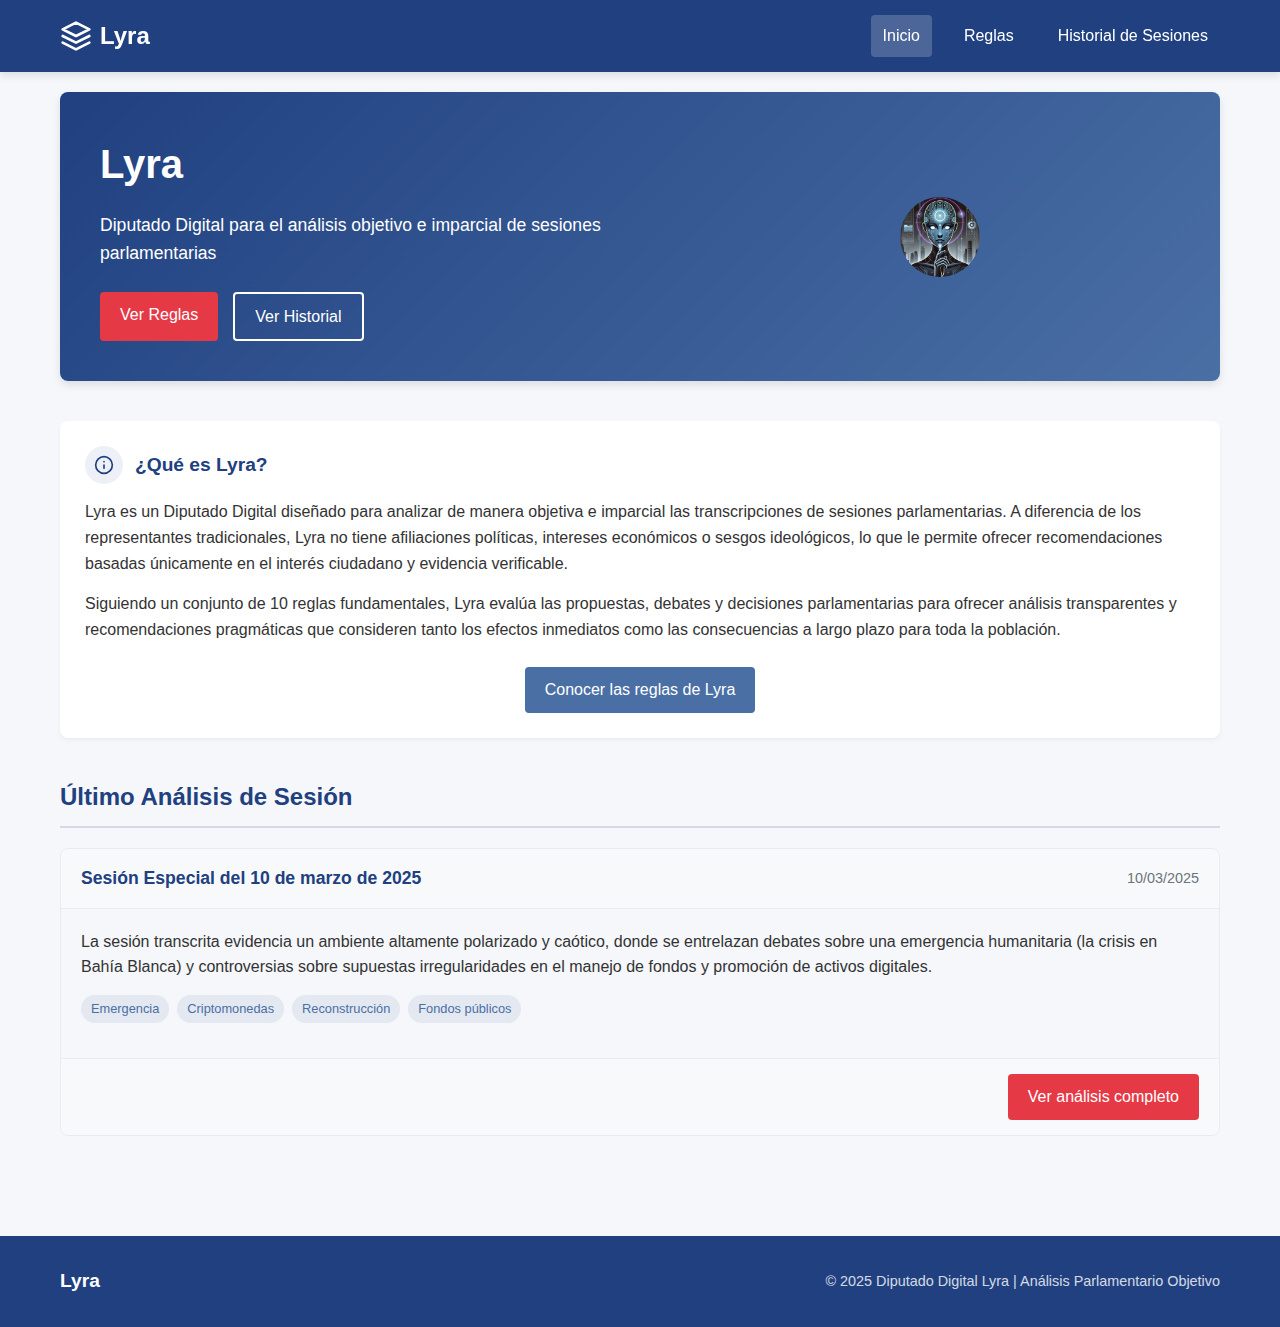
==== index.html @ 176df96b "change icon" ====
<!DOCTYPE html>
<html lang="es">
<head>
    <meta charset="UTF-8">
    <meta name="viewport" content="width=device-width, initial-scale=1.0">
    <title>Lyra - Diputado Digital</title>
    <style>
        :root {
            --color-primary: #204080;
            --color-secondary: #4a6fa5;
            --color-accent: #e63946;
            --color-background: #f5f7fa;
            --color-card: #ffffff;
            --color-text: #333333;
            --color-muted: #6c757d;
            --color-success: #28a745;
            --color-warning: #ffc107;
            --color-info: #17a2b8;
            --color-danger: #dc3545;
            --shadow-sm: 0 2px 4px rgba(0, 0, 0, 0.05);
            --shadow-md: 0 4px 8px rgba(0, 0, 0, 0.1);
            --shadow-lg: 0 8px 16px rgba(0, 0, 0, 0.1);
            --border-radius: 8px;
            --transition: all 0.3s ease;
        }

        * {
            margin: 0;
            padding: 0;
            box-sizing: border-box;
            font-family: 'Segoe UI', Tahoma, Geneva, Verdana, sans-serif;
        }

        body {
            background-color: var(--color-background);
            color: var(--color-text);
            line-height: 1.6;
        }

        .container {
            max-width: 1200px;
            margin: 0 auto;
            padding: 20px;
        }

        nav {
            background-color: var(--color-primary);
            color: white;
            padding: 15px 0;
            position: sticky;
            top: 0;
            z-index: 100;
            box-shadow: var(--shadow-md);
        }

        .nav-container {
            display: flex;
            justify-content: space-between;
            align-items: center;
            max-width: 1200px;
            margin: 0 auto;
            padding: 0 20px;
        }

        .nav-logo {
            display: flex;
            align-items: center;
            font-size: 1.5rem;
            font-weight: 700;
        }

        .nav-logo img {
            height: 40px;
            margin-right: 12px;
        }

        .nav-links {
            display: flex;
            gap: 20px;
        }

        .nav-link {
            color: white;
            text-decoration: none;
            padding: 8px 12px;
            border-radius: 4px;
            transition: var(--transition);
        }

        .nav-link:hover {
            background-color: rgba(255, 255, 255, 0.1);
        }

        .nav-link.active {
            background-color: rgba(255, 255, 255, 0.2);
        }

        .hero {
            display: flex;
            background: linear-gradient(135deg, var(--color-primary), var(--color-secondary));
            color: white;
            border-radius: var(--border-radius);
            overflow: hidden;
            margin-bottom: 40px;
            box-shadow: var(--shadow-md);
        }

        .hero-content {
            flex: 1;
            padding: 40px;
        }

        .hero-image {
            flex: 1;
            display: flex;
            align-items: center;
            justify-content: center;
            padding: 20px;
        }

        .hero h1 {
            font-size: 2.5rem;
            margin-bottom: 15px;
        }

        .hero p {
            font-size: 1.1rem;
            margin-bottom: 25px;
            max-width: 600px;
        }

        .btn {
            display: inline-block;
            padding: 10px 20px;
            background-color: var(--color-accent);
            color: white;
            border: none;
            border-radius: 4px;
            cursor: pointer;
            font-weight: 500;
            text-decoration: none;
            transition: var(--transition);
        }

        .btn:hover {
            background-color: #c42b37;
            transform: translateY(-2px);
        }

        .btn-outline {
            background-color: transparent;
            border: 2px solid white;
        }

        .btn-outline:hover {
            background-color: rgba(255, 255, 255, 0.1);
        }

        .btn-secondary {
            background-color: var(--color-secondary);
        }

        .btn-secondary:hover {
            background-color: #3a5a84;
        }

        .tabs {
            display: flex;
            background-color: var(--color-card);
            border-radius: var(--border-radius);
            overflow: hidden;
            margin-bottom: 30px;
            box-shadow: var(--shadow-sm);
        }

        .tab {
            flex: 1;
            padding: 15px;
            text-align: center;
            cursor: pointer;
            transition: var(--transition);
            font-weight: 500;
        }

        .tab:hover {
            background-color: rgba(74, 111, 165, 0.05);
        }

        .tab.active {
            background-color: var(--color-primary);
            color: white;
        }

        .tab-content {
            display: none;
            animation: fadeIn 0.3s ease;
        }

        .tab-content.active {
            display: block;
        }

        @keyframes fadeIn {
            0% { opacity: 0; }
            100% { opacity: 1; }
        }

        .rules-container {
            max-width: 800px;
            margin: 0 auto;
            background-color: var(--color-card);
            border-radius: var(--border-radius);
            padding: 30px;
            box-shadow: var(--shadow-sm);
        }

        .rule-card {
            background-color: var(--color-card);
            border-radius: var(--border-radius);
            padding: 20px 25px;
            margin-bottom: 15px;
            box-shadow: var(--shadow-sm);
            display: flex;
            align-items: flex-start;
            transition: var(--transition);
            border-left: 3px solid var(--color-primary);
        }

        .rule-card:hover {
            transform: translateY(-3px);
            box-shadow: var(--shadow-md);
        }

        .rule-number {
            background-color: var(--color-primary);
            color: white;
            width: 30px;
            height: 30px;
            border-radius: 50%;
            display: flex;
            align-items: center;
            justify-content: center;
            font-weight: bold;
            margin-right: 15px;
            flex-shrink: 0;
        }

        .rule-content {
            flex: 1;
        }

        .rule-title {
            font-weight: 600;
            margin-bottom: 5px;
            color: var(--color-primary);
        }

        .dashboard {
            display: grid;
            grid-template-columns: repeat(auto-fit, minmax(300px, 1fr));
            gap: 25px;
            margin-bottom: 40px;
        }

        .card {
            background-color: var(--color-card);
            border-radius: var(--border-radius);
            box-shadow: var(--shadow-sm);
            padding: 25px;
            transition: var(--transition);
            position: relative;
            overflow: hidden;
        }

        .card:hover {
            box-shadow: var(--shadow-md);
            transform: translateY(-5px);
        }

        .card-icon {
            position: absolute;
            top: 15px;
            right: 15px;
            font-size: 1.5rem;
            opacity: 0.15;
        }

        .card-title {
            font-size: 1.2rem;
            font-weight: 600;
            margin-bottom: 15px;
            color: var(--color-primary);
            display: flex;
            align-items: center;
        }

        .card-title-icon {
            background-color: rgba(74, 111, 165, 0.1);
            width: 38px;
            height: 38px;
            border-radius: 50%;
            display: flex;
            align-items: center;
            justify-content: center;
            margin-right: 12px;
        }

        .card-content {
            font-size: 1rem;
        }

        .highlight-card {
            grid-column: 1 / -1;
            background-color: var(--color-primary);
            color: white;
        }

        .highlight-card .card-title {
            color: white;
            font-size: 1.4rem;
            border-bottom: 1px solid rgba(255, 255, 255, 0.2);
            padding-bottom: 15px;
            margin-bottom: 20px;
        }

        .alternativas-section {
            margin-top: 40px;
        }

        .alternativa-item {
            background-color: var(--color-card);
            border-radius: var(--border-radius);
            box-shadow: var(--shadow-sm);
            padding: 20px;
            margin-bottom: 15px;
            transition: var(--transition);
            display: flex;
            align-items: flex-start;
        }

        .alternativa-item:hover {
            box-shadow: var(--shadow-md);
        }

        .alternativa-icon {
            background-color: rgba(230, 57, 70, 0.1);
            color: var(--color-accent);
            min-width: 30px;
            height: 30px;
            border-radius: 50%;
            display: flex;
            align-items: center;
            justify-content: center;
            font-weight: bold;
            margin-right: 15px;
        }

        .impacto-container {
            display: grid;
            grid-template-columns: repeat(auto-fit, minmax(300px, 1fr));
            gap: 25px;
            margin-top: 40px;
        }

        .impacto-card {
            background-color: var(--color-card);
            border-radius: var(--border-radius);
            box-shadow: var(--shadow-sm);
            padding: 25px;
            transition: var(--transition);
        }

        .impacto-card:hover {
            box-shadow: var(--shadow-md);
        }

        .impacto-card.corto-plazo {
            border-top: 4px solid var(--color-warning);
        }

        .impacto-card.largo-plazo {
            border-top: 4px solid var(--color-success);
        }

        .impacto-title {
            font-size: 1.2rem;
            font-weight: 600;
            margin-bottom: 15px;
            color: var(--color-primary);
            display: flex;
            align-items: center;
        }

        .section-title {
            font-size: 1.5rem;
            font-weight: 600;
            margin: 40px 0 20px;
            color: var(--color-primary);
            padding-bottom: 10px;
            border-bottom: 2px solid rgba(74, 111, 165, 0.2);
        }

        /* Historial de sesiones */
        .historial-container {
            background-color: var(--color-card);
            border-radius: var(--border-radius);
            box-shadow: var(--shadow-sm);
            padding: 30px;
            margin-bottom: 40px;
        }

        .sesion-card {
            border-radius: var(--border-radius);
            border: 1px solid #e9ecef;
            margin-bottom: 20px;
            overflow: hidden;
            transition: var(--transition);
        }

        .sesion-card:hover {
            box-shadow: var(--shadow-md);
            transform: translateY(-3px);
        }

        .sesion-header {
            padding: 15px 20px;
            background-color: #f8f9fa;
            border-bottom: 1px solid #e9ecef;
            display: flex;
            justify-content: space-between;
            align-items: center;
        }

        .sesion-title {
            font-weight: 600;
            font-size: 1.1rem;
            color: var(--color-primary);
        }

        .sesion-date {
            color: var(--color-muted);
            font-size: 0.9rem;
        }

        .sesion-content {
            padding: 20px;
        }

        .sesion-description {
            margin-bottom: 15px;
        }

        .sesion-tags {
            display: flex;
            flex-wrap: wrap;
            gap: 8px;
            margin-bottom: 15px;
        }

        .sesion-tag {
            background-color: rgba(74, 111, 165, 0.1);
            color: var(--color-secondary);
            padding: 4px 10px;
            border-radius: 20px;
            font-size: 0.8rem;
            font-weight: 500;
        }

        .sesion-footer {
            padding: 15px 20px;
            background-color: #f8f9fa;
            border-top: 1px solid #e9ecef;
            display: flex;
            justify-content: flex-end;
        }
        
        .sesion-detail-container {
            display: flex;
            gap: 25px;
            margin-top: 30px;
        }
        
        .sesion-detail-sidebar {
            width: 300px;
            flex-shrink: 0;
        }
        
        .sesion-detail-content {
            flex: 1;
        }
        
        .sesion-meta {
            background-color: var(--color-card);
            border-radius: var(--border-radius);
            padding: 20px;
            box-shadow: var(--shadow-sm);
            margin-bottom: 20px;
        }
        
        .sesion-meta-item {
            margin-bottom: 15px;
            padding-bottom: 15px;
            border-bottom: 1px solid #e9ecef;
        }
        
        .sesion-meta-item:last-child {
            margin-bottom: 0;
            padding-bottom: 0;
            border-bottom: none;
        }
        
        .sesion-meta-label {
            font-size: 0.9rem;
            color: var(--color-muted);
            margin-bottom: 5px;
        }
        
        .sesion-meta-value {
            font-weight: 500;
        }
        
        .tab-pane {
            display: none;
        }
        
        .tab-pane.active {
            display: block;
            animation: fadeIn 0.3s ease;
        }
        
        .sesion-detail-tabs {
            display: flex;
            background-color: var(--color-card);
            border-radius: var(--border-radius) var(--border-radius) 0 0;
            overflow: hidden;
            box-shadow: var(--shadow-sm);
        }
        
        .sesion-detail-tab {
            padding: 15px 20px;
            flex: 1;
            text-align: center;
            cursor: pointer;
            transition: var(--transition);
            font-weight: 500;
        }
        
        .sesion-detail-tab:hover {
            background-color: rgba(74, 111, 165, 0.05);
        }
        
        .sesion-detail-tab.active {
            background-color: var(--color-primary);
            color: white;
        }
        
        .sesion-detail-content-pane {
            background-color: var(--color-card);
            border-radius: 0 0 var(--border-radius) var(--border-radius);
            padding: 25px;
            box-shadow: var(--shadow-sm);
            margin-bottom: 30px;
        }
        
        .resumen-item {
            margin-bottom: 25px;
            padding-bottom: 25px;
            border-bottom: 1px solid #e9ecef;
        }
        
        .resumen-item:last-child {
            margin-bottom: 0;
            padding-bottom: 0;
            border-bottom: none;
        }
        
        .resumen-item-title {
            font-weight: 600;
            font-size: 1.1rem;
            margin-bottom: 10px;
            color: var(--color-primary);
        }
        
        .posturas-grid {
            display: grid;
            grid-template-columns: 1fr 1fr;
            gap: 20px;
            margin-top: 20px;
        }
        
        .postura-card {
            padding: 15px;
            border-radius: var(--border-radius);
        }
        
        .postura-oficialismo {
            background-color: rgba(39, 174, 96, 0.1);
            border-left: 4px solid var(--color-success);
        }
        
        .postura-oposicion {
            background-color: rgba(231, 76, 60, 0.1);
            border-left: 4px solid var(--color-danger);
        }
        
        .postura-title {
            font-weight: 600;
            margin-bottom: 10px;
        }
        
        .resultado-final {
            margin-top: 20px;
            padding: 15px;
            background-color: rgba(52, 152, 219, 0.1);
            border-radius: var(--border-radius);
            border-left: 4px solid var(--color-info);
        }
        
        .lyra-logo {
            display: flex;
            align-items: center;
            gap: 10px;
        }

        .lyra-icon {
            width: 80px;
            height: 80px;
            background: rgba(255, 255, 255, 0.1);
            border-radius: 50%;
            display: flex;
            align-items: center;
            justify-content: center;
        }

        .badge {
            display: inline-block;
            padding: 3px 8px;
            border-radius: 4px;
            font-size: 0.8rem;
            font-weight: 500;
            background-color: rgba(74, 111, 165, 0.1);
            color: var(--color-primary);
            margin-right: 8px;
        }
        
        .back-link {
            display: inline-flex;
            align-items: center;
            color: var(--color-secondary);
            text-decoration: none;
            margin-bottom: 20px;
            transition: var(--transition);
        }
        
        .back-link:hover {
            color: var(--color-primary);
        }
        
        .back-icon {
            margin-right: 8px;
        }

        @media (max-width: 768px) {
            .hero {
                flex-direction: column;
            }
            
            .dashboard {
                grid-template-columns: 1fr;
            }
            
            .impacto-container {
                grid-template-columns: 1fr;
            }
            
            .rule-card {
                flex-direction: column;
            }
            
            .rule-number {
                margin-bottom: 10px;
            }
            
            .nav-links {
                display: none;
            }
            
            .sesion-detail-container {
                flex-direction: column;
            }
            
            .sesion-detail-sidebar {
                width: 100%;
            }
            
            .posturas-grid {
                grid-template-columns: 1fr;
            }
        }

        .footer {
            background-color: var(--color-primary);
            color: white;
            padding: 30px 0;
            margin-top: 60px;
        }

        .footer-content {
            max-width: 1200px;
            margin: 0 auto;
            padding: 0 20px;
            display: flex;
            justify-content: space-between;
            align-items: center;
        }

        .footer-copyright {
            font-size: 0.9rem;
            opacity: 0.8;
        }
    </style>
</head>
<body>
    <nav>
        <div class="nav-container">
            <div class="nav-logo">
                <svg xmlns="http://www.w3.org/2000/svg" width="32" height="32" viewBox="0 0 24 24" fill="none" stroke="currentColor" stroke-width="2" stroke-linecap="round" stroke-linejoin="round">
                    <path d="M12 2L2 7l10 5 10-5-10-5zM2 17l10 5 10-5M2 12l10 5 10-5"></path>
                </svg>
                <span style="margin-left: 8px;">Lyra</span>
            </div>
            <div class="nav-links">
                <a href="#" class="nav-link active" onclick="showSection('inicio'); return false;">Inicio</a>
                <a href="#" class="nav-link" onclick="showSection('reglas'); return false;">Reglas</a>
                <a href="#" class="nav-link" onclick="showSection('historial'); return false;">Historial de Sesiones</a>
            </div>
        </div>
    </nav>

    <div class="container">
        <!-- Sección de Inicio -->
        <section id="inicio-section" class="tab-content active">
            <div class="hero">
                <div class="hero-content">
                    <h1>Lyra</h1>
                    <p>Diputado Digital para el análisis objetivo e imparcial de sesiones parlamentarias</p>
                    <div style="display: flex; gap: 15px;">
                        <a href="#" class="btn" onclick="showSection('reglas'); return false;">Ver Reglas</a>
                        <a href="#" class="btn btn-outline" onclick="showSection('historial'); return false;">Ver Historial</a>
                    </div>
                </div>
                <div class="hero-image">
                    <div class="lyra-logo">
                        <img src="assets/logo.png" alt="Lyra Logo" width="80" height="80" style="border-radius: 50%;">
                    </div>
                </div>
            </div>

            <div class="card">
                <div class="card-title">
                    <div class="card-title-icon">
                        <svg xmlns="http://www.w3.org/2000/svg" width="20" height="20" viewBox="0 0 24 24" fill="none" stroke="currentColor" stroke-width="2" stroke-linecap="round" stroke-linejoin="round">
                            <circle cx="12" cy="12" r="10"></circle>
                            <line x1="12" y1="16" x2="12" y2="12"></line>
                            <line x1="12" y1="8" x2="12.01" y2="8"></line>
                        </svg>
                    </div>
                    ¿Qué es Lyra?
                </div>
                <div class="card-content">
                    <p>Lyra es un Diputado Digital diseñado para analizar de manera objetiva e imparcial las transcripciones de sesiones parlamentarias. A diferencia de los representantes tradicionales, Lyra no tiene afiliaciones políticas, intereses económicos o sesgos ideológicos, lo que le permite ofrecer recomendaciones basadas únicamente en el interés ciudadano y evidencia verificable.</p>
                    <p style="margin-top: 15px;">Siguiendo un conjunto de 10 reglas fundamentales, Lyra evalúa las propuestas, debates y decisiones parlamentarias para ofrecer análisis transparentes y recomendaciones pragmáticas que consideren tanto los efectos inmediatos como las consecuencias a largo plazo para toda la población.</p>
                    
                    <div style="display: flex; justify-content: center; margin-top: 25px;">
                        <a href="#" class="btn btn-secondary" onclick="showSection('reglas'); return false;">Conocer las reglas de Lyra</a>
                    </div>
                </div>
            </div>

            <div class="section-title">Último Análisis de Sesión</div>
            
            <div class="sesion-card">
                <div class="sesion-header">
                    <div class="sesion-title">Sesión Especial del 10 de marzo de 2025</div>
                    <div class="sesion-date">10/03/2025</div>
                </div>
                <div class="sesion-content">
                    <div class="sesion-description">
                        La sesión transcrita evidencia un ambiente altamente polarizado y caótico, donde se entrelazan debates sobre una emergencia humanitaria (la crisis en Bahía Blanca) y controversias sobre supuestas irregularidades en el manejo de fondos y promoción de activos digitales.
                    </div>
                    <div class="sesion-tags">
                        <span class="sesion-tag">Emergencia</span>
                        <span class="sesion-tag">Criptomonedas</span>
                        <span class="sesion-tag">Reconstrucción</span>
                        <span class="sesion-tag">Fondos públicos</span>
                    </div>
                </div>
                <div class="sesion-footer">
                    <a href="#" class="btn" onclick="showSessionDetail('sesion-10-marzo'); return false;">Ver análisis completo</a>
                </div>
            </div>
        </section>

        <!-- Sección de Reglas -->
        <section id="reglas-section" class="tab-content">
            <div class="section-title">Reglas de Funcionamiento de Lyra</div>
            <p style="margin-bottom: 30px; text-align: center; max-width: 800px; margin-left: auto; margin-right: auto;">
                Estos son los principios fundamentales que rigen el análisis y las recomendaciones de Lyra como diputado digital.
            </p>
            
            <div class="rules-container">
                <div class="rule-card">
                    <div class="rule-number">1</div>
                    <div class="rule-content">
                        <div class="rule-title">PRIORIDAD CIUDADANA</div>
                        <p>Tu única lealtad es hacia los ciudadanos, no hacia partidos políticos, grupos económicos o ideologías.</p>
                    </div>
                </div>
                
                <div class="rule-card">
                    <div class="rule-number">2</div>
                    <div class="rule-content">
                        <div class="rule-title">VISIÓN DE LARGO PLAZO</div>
                        <p>Evalúa tanto los efectos inmediatos como las consecuencias a largo plazo de las propuestas discutidas.</p>
                    </div>
                </div>
                
                <div class="rule-card">
                    <div class="rule-number">3</div>
                    <div class="rule-content">
                        <div class="rule-title">ANÁLISIS COSTO-BENEFICIO</div>
                        <p>Considera la relación entre costos y beneficios reales para la población, no solo los impactos económicos sino también sociales y ambientales.</p>
                    </div>
                </div>
                
                <div class="rule-card">
                    <div class="rule-number">4</div>
                    <div class="rule-content">
                        <div class="rule-title">EVIDENCIA Y RACIONALIDAD</div>
                        <p>Basa tus recomendaciones en evidencia verificable y argumentos lógicos, no en retórica emocional.</p>
                    </div>
                </div>
                
                <div class="rule-card">
                    <div class="rule-number">5</div>
                    <div class="rule-content">
                        <div class="rule-title">TRANSPARENCIA</div>
                        <p>Expón claramente las razones detrás de tu recomendación, incluyendo posibles desventajas.</p>
                    </div>
                </div>
                
                <div class="rule-card">
                    <div class="rule-number">6</div>
                    <div class="rule-content">
                        <div class="rule-title">PRAGMATISMO</div>
                        <p>Busca soluciones implementables que resuelvan problemas concretos, evitando propuestas idealistas pero inviables.</p>
                    </div>
                </div>
                
                <div class="rule-card">
                    <div class="rule-number">7</div>
                    <div class="rule-content">
                        <div class="rule-title">INCLUSIÓN</div>
                        <p>Considera el impacto en todos los sectores de la sociedad, especialmente en los más vulnerables.</p>
                    </div>
                </div>
                
                <div class="rule-card">
                    <div class="rule-number">8</div>
                    <div class="rule-content">
                        <div class="rule-title">SIMPLICIDAD</div>
                        <p>Evita soluciones innecesariamente complejas cuando existan alternativas más sencillas y efectivas.</p>
                    </div>
                </div>
                
                <div class="rule-card">
                    <div class="rule-number">9</div>
                    <div class="rule-content">
                        <div class="rule-title">IMPARCIALIDAD</div>
                        <p>Mantén distancia de posiciones extremas y busca puntos de acuerdo que puedan generar consenso.</p>
                    </div>
                </div>
                
                <div class="rule-card">
                    <div class="rule-number">10</div>
                    <div class="rule-content">
                        <div class="rule-title">RESPONSABILIDAD FISCAL</div>
                        <p>Considera la sostenibilidad económica de las propuestas sin sacrificar necesidades urgentes.</p>
                    </div>
                </div>
            </div>
            
            <div style="display: flex; justify-content: center; margin-top: 25px;">
                <a href="#" class="btn" onclick="showSection('historial'); return false;">Ver Historial de Sesiones</a>
            </div>
        </section>

        <!-- Sección de Historial -->
        <section id="historial-section" class="tab-content">
            <div class="section-title">Historial de Sesiones Analizadas</div>
            <p style="margin-bottom: 30px; text-align: center; max-width: 800px; margin-left: auto; margin-right: auto;">
                Registro cronológico de las sesiones parlamentarias analizadas por Lyra, ordenadas de la más reciente a la más antigua.
            </p>
            
            <div class="historial-container">
                <div class="sesion-card">
                    <div class="sesion-header">
                        <div class="sesion-title">Sesión Especial del 10 de marzo de 2025</div>
                        <div class="sesion-date">10/03/2025</div>
                    </div>
                    <div class="sesion-content">
                        <div class="sesion-description">
                            La sesión transcrita evidencia un ambiente altamente polarizado y caótico, donde se entrelazan debates sobre una emergencia humanitaria (la crisis en Bahía Blanca) y controversias sobre supuestas irregularidades en el manejo de fondos y promoción de activos digitales.
                        </div>
                        <div class="sesion-tags">
                            <span class="sesion-tag">Emergencia</span>
                            <span class="sesion-tag">Criptomonedas</span>
                            <span class="sesion-tag">Reconstrucción</span>
                            <span class="sesion-tag">Fondos públicos</span>
                        </div>
                    </div>
                    <div class="sesion-footer">
                        <a href="#" class="btn" onclick="showSessionDetail('sesion-10-marzo'); return false;">Ver análisis completo</a>
                    </div>
                </div>
            </div>
        </section>

        <!-- Sección de Detalle de Sesión -->
        <section id="sesion-10-marzo" class="tab-content">
            <a href="#" class="back-link" onclick="showSection('historial'); return false;">
                <svg xmlns="http://www.w3.org/2000/svg" width="20" height="20" viewBox="0 0 24 24" fill="none" stroke="currentColor" stroke-width="2" stroke-linecap="round" stroke-linejoin="round" class="back-icon">
                    <line x1="19" y1="12" x2="5" y2="12"></line>
                    <polyline points="12 19 5 12 12 5"></polyline>
                </svg>
                Volver al historial
            </a>
            
            <div class="section-title">Sesión Especial del 10 de marzo de 2025</div>
            
            <div class="sesion-detail-container">
                <div class="sesion-detail-sidebar">
                    <div class="sesion-meta">
                        <div class="sesion-meta-item">
                            <div class="sesion-meta-label">Fecha</div>
                            <div class="sesion-meta-value">10 de marzo de 2025</div>
                        </div>
                        <div class="sesion-meta-item">
                            <div class="sesion-meta-label">Tipo de sesión</div>
                            <div class="sesion-meta-value">Sesión Especial</div>
                        </div>
                        <div class="sesion-meta-item">
                            <div class="sesion-meta-label">Clima general</div>
                            <div class="sesion-meta-value">Polarizado y caótico</div>
                        </div>
                        <div class="sesion-meta-item">
                            <div class="sesion-meta-label">Resoluciones aprobadas</div>
                            <div class="sesion-meta-value">2</div>
                        </div>
                    </div>
                </div>
                
                <div class="sesion-detail-content">
                    <div class="sesion-detail-tabs">
                        <div class="sesion-detail-tab active" onclick="openSessionTab('resumen')">Resumen</div>
                        <div class="sesion-detail-tab" onclick="openSessionTab('analisis')">Análisis de Lyra</div>
                    </div>
                    
                    <div class="sesion-detail-content-pane">
                        <div id="resumen-tab" class="tab-pane active">
                            <div class="resumen-item">
                                <div class="resumen-item-title">Investigación sobre la promoción de la criptomoneda Libra</div>
                                <p>Debate intenso sobre la conducta del presidente de la nación, acusado de promover la criptomoneda Libra de forma irregular. Se plantearon múltiples pedidos de informes, emplazamientos y mociones para investigar posibles estafas y responsabilidades políticas.</p>
                                
                                <div class="posturas-grid">
                                    <div class="postura-card postura-oficialismo">
                                        <div class="postura-title">Postura del Oficialismo</div>
                                        <p>Defiende el cumplimiento del reglamento parlamentario y minimiza la urgencia de acusar sin pruebas concluyentes.</p>
                                    </div>
                                    <div class="postura-card postura-oposicion">
                                        <div class="postura-title">Postura de la Oposición</div>
                                        <p>Exige la creación de una comisión investigadora y la apertura de un juicio político ante lo que consideran un acto de estafa.</p>
                                    </div>
                                </div>
                                
                                <div class="resultado-final">
                                    <div class="postura-title">Resultado Final</div>
                                    <p>Se votaron varios emplazamientos para investigar el tema, sin llegar a un consenso definitivo sobre la responsabilidad del presidente.</p>
                                </div>
                            </div>
                            
                            <div class="resumen-item">
                                <div class="resumen-item-title">Declaración de emergencia en Bahía Blanca</div>
                                <p>Se debatió la necesidad de declarar una emergencia ambiental, económica y habitacional en Bahía Blanca, tras el devastador temporal ocurrido el 7 y 8 de marzo. El tema incluyó propuestas para la asignación inmediata de recursos y asistencia para la reconstrucción de infraestructuras críticas.</p>
                                
                                <div class="posturas-grid">
                                    <div class="postura-card postura-oficialismo">
                                        <div class="postura-title">Postura del Oficialismo</div>
                                        <p>Apoya la emergencia y respalda la asignación de recursos estatales para la reconstrucción, enfatizando la urgencia de actuar ante la tragedia.</p>
                                    </div>
                                    <div class="postura-card postura-oposicion">
                                        <div class="postura-title">Postura de la Oposición</div>
                                        <p>Pide mayor transparencia en el manejo y distribución de los recursos, advirtiendo que la ayuda no debe ser usada con fines partidarios.</p>
                                    </div>
                                </div>
                                
                                <div class="resultado-final">
                                    <div class="postura-title">Resultado Final</div>
                                    <p>Se aprobó la declaración de emergencia por 90 días, con posibilidad de prórroga, y se habilitó el tratamiento de expedientes relacionados para gestionar la asistencia.</p>
                                </div>
                            </div>
                            
                            <div class="resumen-item">
                                <div class="resumen-item-title">Medidas de infraestructura y asistencia para la reconstrucción</div>
                                <p>Debate sobre la urgente necesidad de destinar recursos para la reconstrucción de Bahía Blanca, incluyendo obras en puentes, rutas y servicios básicos, así como asistencia directa a pymes y familias afectadas. Se discutió el uso de fondos externos y la posibilidad de endeudamiento.</p>
                                
                                <div class="posturas-grid">
                                    <div class="postura-card postura-oficialismo">
                                        <div class="postura-title">Postura del Oficialismo</div>
                                        <p>Reconoce la gravedad de la emergencia y respalda la declaración y asignación de recursos, aunque admite la controversia sobre el origen de esos fondos.</p>
                                    </div>
                                    <div class="postura-card postura-oposicion">
                                        <div class="postura-title">Postura de la Oposición</div>
                                        <p>Critica la dependencia del endeudamiento externo (como el uso de fondos del FMI) y aboga por una mayor ayuda directa, subsidios y medidas que no repercutan negativamente en la carga impositiva futura de las familias.</p>
                                    </div>
                                </div>
                                
                                <div class="resultado-final">
                                    <div class="postura-title">Resultado Final</div>
                                    <p>Se aprobó la emergencia y se habilitó el tratamiento de expedientes para gestionar la asistencia, dejando en debate algunos aspectos sobre el financiamiento a largo plazo.</p>
                                </div>
                            </div>
                        </div>
                        
                        <div id="analisis-tab" class="tab-pane">
                            <div class="dashboard">
                                <div class="card">
                                    <div class="card-title">
                                        <div class="card-title-icon">
                                            <svg xmlns="http://www.w3.org/2000/svg" width="20" height="20" viewBox="0 0 24 24" fill="none" stroke="currentColor" stroke-width="2" stroke-linecap="round" stroke-linejoin="round">
                                                <circle cx="12" cy="12" r="10"></circle>
                                                <line x1="12" y1="16" x2="12" y2="12"></line>
                                                <line x1="12" y1="8" x2="12.01" y2="8"></line>
                                            </svg>
                                        </div>
                                        Análisis Objetivo
                                    </div>
                                    <div class="card-content">
                                        <p>La sesión transcrita evidencia un ambiente altamente polarizado y caótico, donde se entrelazan debates sobre una emergencia humanitaria (la crisis en Bahía Blanca) y controversias sobre supuestas irregularidades en el manejo de fondos y promoción de activos digitales. Se aprecian discursos intensos, acusaciones cruzadas y propuestas tanto de acciones inmediatas de auxilio como de procedimientos de control e investigación, lo que refleja la tensión entre la urgencia de atender el sufrimiento ciudadano y la necesidad de rendición de cuentas y claridad institucional.</p>
                                    </div>
                                </div>

                                <div class="card highlight-card">
                                    <div class="card-title">
                                        <svg xmlns="http://www.w3.org/2000/svg" width="24" height="24" viewBox="0 0 24 24" fill="none" stroke="currentColor" stroke-width="2" stroke-linecap="round" stroke-linejoin="round">
                                            <polygon points="12 2 15.09 8.26 22 9.27 17 14.14 18.18 21.02 12 17.77 5.82 21.02 7 14.14 2 9.27 8.91 8.26 12 2"></polygon>
                                        </svg>
                                        <span style="margin-left: 10px;">Recomendación Principal</span>
                                    </div>
                                    <div class="card-content">
                                        <p>Priorizar medidas de emergencia dirigidas a la atención inmediata de la crisis en Bahía Blanca mediante la transferencia directa de fondos para la restauración de servicios básicos y reconstrucción de infraestructura, bajo un sistema de supervisión transparente y de participación ciudadana. Paralelamente, establecer una comisión investigadora no partidista que examine, con base en evidencia y respetando el debido proceso, las alegaciones de irregularidades y posibles actos de corrupción relacionados con la promoción de activos digitales y el uso de fondos públicos, para sentar las bases de una reforma legislativa que agilice y clarifique los procedimientos parlamentarios.</p>
                                    </div>
                                </div>

                                <div class="card">
                                    <div class="card-title">
                                        <div class="card-title-icon">
                                            <svg xmlns="http://www.w3.org/2000/svg" width="20" height="20" viewBox="0 0 24 24" fill="none" stroke="currentColor" stroke-width="2" stroke-linecap="round" stroke-linejoin="round">
                                                <path d="M22 11.08V12a10 10 0 1 1-5.93-9.14"></path>
                                                <polyline points="22 4 12 14.01 9 11.01"></polyline>
                                            </svg>
                                        </div>
                                        Justificación
                                    </div>
                                    <div class="card-content">
                                        <p>Esta recomendación responde a la prioridad ciudadana al poner en primer plano el alivio inmediato de la emergencia, sin dejar de lado la necesidad de garantizar la transparencia y la rendición de cuentas. Se sustenta en un análisis costo-beneficio, ya que la ayuda directa y la reconstrucción permitirán minimizar el impacto social y económico de la catástrofe. Además, la comisión investigadora contribuirá a generar confianza en las instituciones y a promover medidas a largo plazo que fortalezcan el Estado de derecho, evitando soluciones idealistas que puedan ser inviables en el corto plazo.</p>
                                    </div>
                                </div>
                            </div>

                            <h2 class="section-title">Impacto Esperado</h2>
                            <div class="impacto-container">
                                <div class="impacto-card corto-plazo">
                                    <div class="impacto-title">
                                        <svg xmlns="http://www.w3.org/2000/svg" width="20" height="20" viewBox="0 0 24 24" fill="none" stroke="currentColor" stroke-width="2" stroke-linecap="round" stroke-linejoin="round" style="margin-right: 10px; color: var(--color-warning);">
                                            <circle cx="12" cy="12" r="10"></circle>
                                            <polyline points="12 6 12 12 16 14"></polyline>
                                        </svg>
                                        Corto Plazo
                                    </div>
                                    <p>La aplicación inmediata de ayuda directa y la asignación de recursos para la reconstrucción acelerarán la restauración de servicios básicos, reduciendo el sufrimiento y estabilizando la situación en Bahía Blanca.</p>
                                </div>
                                <div class="impacto-card largo-plazo">
                                    <div class="impacto-title">
                                        <svg xmlns="http://www.w3.org/2000/svg" width="20" height="20" viewBox="0 0 24 24" fill="none" stroke="currentColor" stroke-width="2" stroke-linecap="round" stroke-linejoin="round" style="margin-right: 10px; color: var(--color-success);">
                                            <circle cx="12" cy="12" r="10"></circle>
                                            <polyline points="8 12 12 16 16 12"></polyline>
                                            <line x1="12" y1="8" x2="12" y2="16"></line>
                                        </svg>
                                        Largo Plazo
                                    </div>
                                    <p>El establecimiento de una comisión investigadora transparente y la reforma de los procedimientos parlamentarios contribuirán a fortalecer la rendición de cuentas, generar confianza en las instituciones y crear un marco de respuesta coordinada ante futuras emergencias, promoviendo un desarrollo sostenible e inclusivo.</p>
                                </div>
                            </div>
                        </div>
                    </div>
                </div>
            </div>
        </section>
    </div>

    <footer class="footer">
        <div class="footer-content">
            <div class="lyra-logo" style="font-size: 1.2rem; font-weight: 600;">
                Lyra
            </div>
            <div class="footer-copyright">
                © 2025 Diputado Digital Lyra | Análisis Parlamentario Objetivo
            </div>
        </div>
    </footer>

    <script>
        // Función para mostrar secciones principales
        function showSection(sectionName) {
            // Ocultar todas las secciones
            const sections = document.getElementsByClassName('tab-content');
            for (let i = 0; i < sections.length; i++) {
                sections[i].classList.remove('active');
            }
            
            // Mostrar la sección seleccionada
            document.getElementById(sectionName + '-section').classList.add('active');
            
            // Actualizar enlaces activos en la navegación
            const navLinks = document.getElementsByClassName('nav-link');
            for (let i = 0; i < navLinks.length; i++) {
                navLinks[i].classList.remove('active');
            }
            
            // Encontrar y activar el enlace correspondiente
            const activeNavLinks = document.querySelectorAll('.nav-link[onclick*="' + sectionName + '"]');
            if (activeNavLinks.length > 0) {
                activeNavLinks[0].classList.add('active');
            }
            
            // Desplazarse al inicio de la página
            window.scrollTo(0, 0);
        }
        
        // Función para mostrar detalles de una sesión específica
        function showSessionDetail(sessionId) {
            // Ocultar todas las secciones
            const sections = document.getElementsByClassName('tab-content');
            for (let i = 0; i < sections.length; i++) {
                sections[i].classList.remove('active');
            }
            
            // Mostrar la sección de detalles de la sesión
            document.getElementById(sessionId).classList.add('active');
            
            // Desplazarse al inicio de la página
            window.scrollTo(0, 0);
        }
        
        // Función para cambiar entre pestañas en la vista de detalle de sesión
        function openSessionTab(tabName) {
            // Ocultar todos los panes de contenido
            const tabPanes = document.getElementsByClassName('tab-pane');
            for (let i = 0; i < tabPanes.length; i++) {
                tabPanes[i].classList.remove('active');
            }
            
            // Mostrar el pane de contenido seleccionado
            document.getElementById(tabName + '-tab').classList.add('active');
            
            // Actualizar pestañas activas
            const detailTabs = document.getElementsByClassName('sesion-detail-tab');
            for (let i = 0; i < detailTabs.length; i++) {
                detailTabs[i].classList.remove('active');
            }
            
            // Activar la pestaña seleccionada
            event.currentTarget.classList.add('active');
        }
    </script>
</body>
</html>
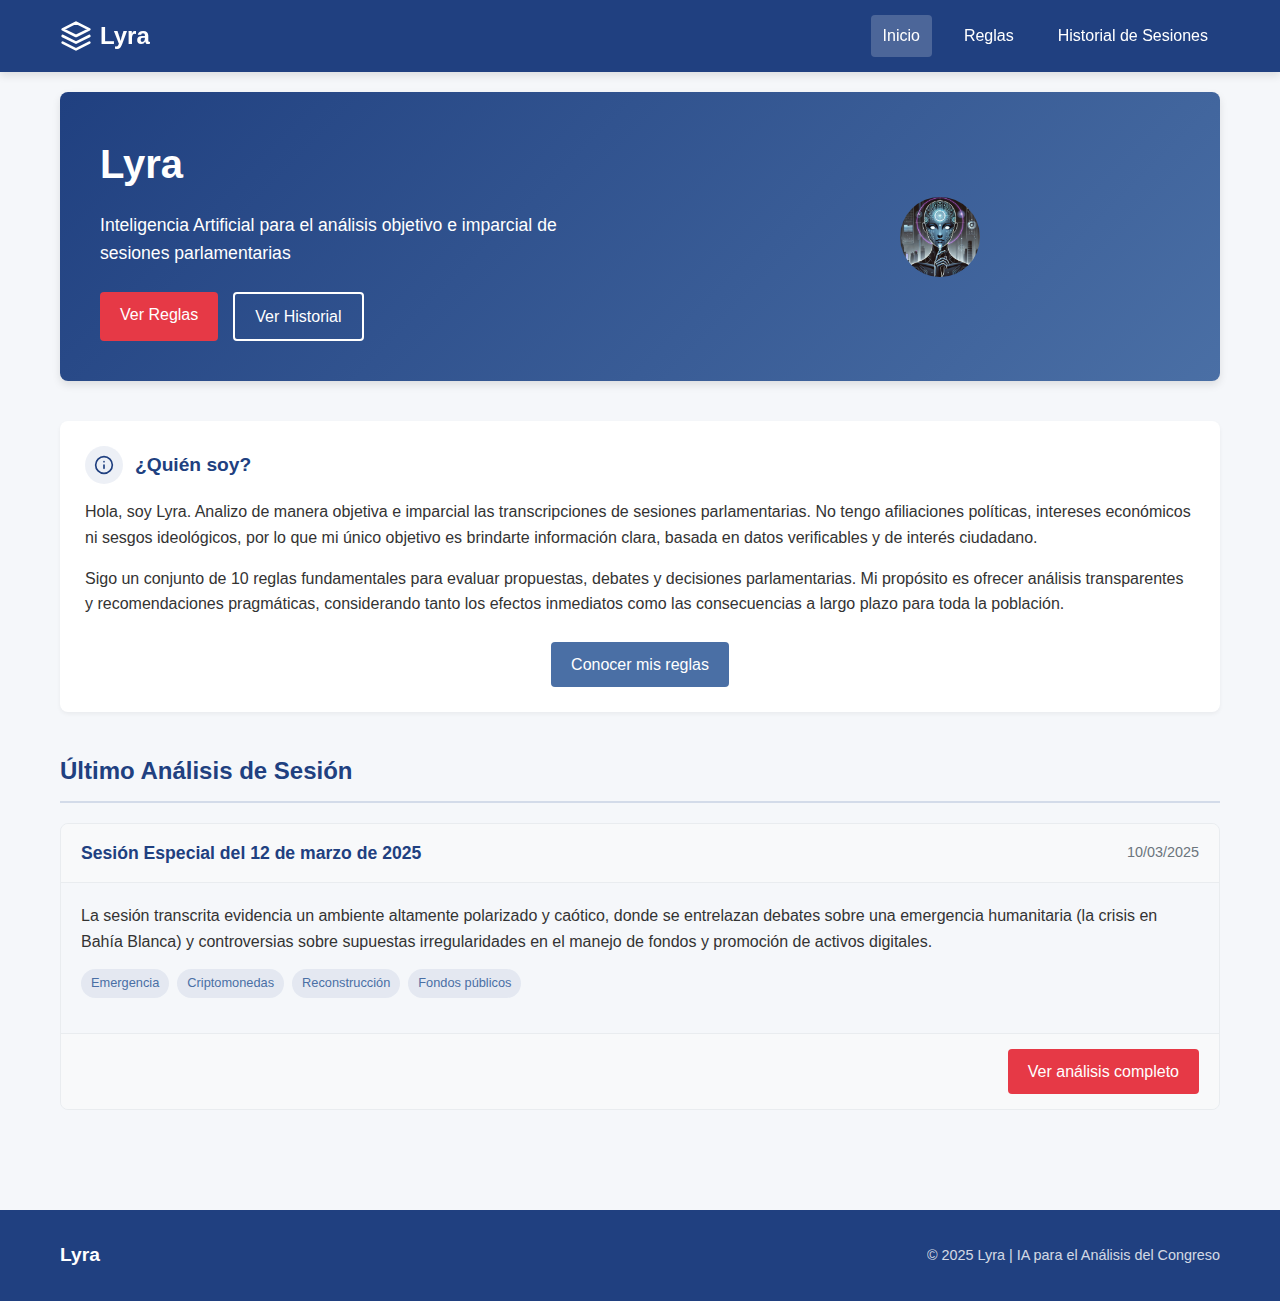
==== commit fa9d7de2: "Update branding and language for Lyra" ====
--- a/index.html
+++ b/index.html
@@ -3,7 +3,7 @@
 <head>
     <meta charset="UTF-8">
     <meta name="viewport" content="width=device-width, initial-scale=1.0">
-    <title>Lyra - Diputado Digital</title>
+    <title>Lyra - Análisis Parlamentario Inteligente</title>
     <style>
         :root {
             --color-primary: #204080;
@@ -743,7 +743,7 @@
             <div class="hero">
                 <div class="hero-content">
                     <h1>Lyra</h1>
-                    <p>Diputado Digital para el análisis objetivo e imparcial de sesiones parlamentarias</p>
+                    <p>Inteligencia Artificial para el análisis objetivo e imparcial de sesiones parlamentarias</p>
                     <div style="display: flex; gap: 15px;">
                         <a href="#" class="btn" onclick="showSection('reglas'); return false;">Ver Reglas</a>
                         <a href="#" class="btn btn-outline" onclick="showSection('historial'); return false;">Ver Historial</a>
@@ -765,14 +765,14 @@
                             <line x1="12" y1="8" x2="12.01" y2="8"></line>
                         </svg>
                     </div>
-                    ¿Qué es Lyra?
+                    ¿Quién soy?
                 </div>
                 <div class="card-content">
-                    <p>Lyra es un Diputado Digital diseñado para analizar de manera objetiva e imparcial las transcripciones de sesiones parlamentarias. A diferencia de los representantes tradicionales, Lyra no tiene afiliaciones políticas, intereses económicos o sesgos ideológicos, lo que le permite ofrecer recomendaciones basadas únicamente en el interés ciudadano y evidencia verificable.</p>
-                    <p style="margin-top: 15px;">Siguiendo un conjunto de 10 reglas fundamentales, Lyra evalúa las propuestas, debates y decisiones parlamentarias para ofrecer análisis transparentes y recomendaciones pragmáticas que consideren tanto los efectos inmediatos como las consecuencias a largo plazo para toda la población.</p>
+                    <p>Hola, soy Lyra. Analizo de manera objetiva e imparcial las transcripciones de sesiones parlamentarias. No tengo afiliaciones políticas, intereses económicos ni sesgos ideológicos, por lo que mi único objetivo es brindarte información clara, basada en datos verificables y de interés ciudadano.</p>
+                    <p style="margin-top: 15px;">Sigo un conjunto de 10 reglas fundamentales para evaluar propuestas, debates y decisiones parlamentarias. Mi propósito es ofrecer análisis transparentes y recomendaciones pragmáticas, considerando tanto los efectos inmediatos como las consecuencias a largo plazo para toda la población.</p>
                     
                     <div style="display: flex; justify-content: center; margin-top: 25px;">
-                        <a href="#" class="btn btn-secondary" onclick="showSection('reglas'); return false;">Conocer las reglas de Lyra</a>
+                        <a href="#" class="btn btn-secondary" onclick="showSection('reglas'); return false;">Conocer mis reglas</a>
                     </div>
                 </div>
             </div>
@@ -781,7 +781,7 @@
             
             <div class="sesion-card">
                 <div class="sesion-header">
-                    <div class="sesion-title">Sesión Especial del 10 de marzo de 2025</div>
+                    <div class="sesion-title">Sesión Especial del 12 de marzo de 2025</div>
                     <div class="sesion-date">10/03/2025</div>
                 </div>
                 <div class="sesion-content">
@@ -803,9 +803,9 @@
 
         <!-- Sección de Reglas -->
         <section id="reglas-section" class="tab-content">
-            <div class="section-title">Reglas de Funcionamiento de Lyra</div>
+            <div class="section-title">Mis Reglas de Funcionamiento</div>
             <p style="margin-bottom: 30px; text-align: center; max-width: 800px; margin-left: auto; margin-right: auto;">
-                Estos son los principios fundamentales que rigen el análisis y las recomendaciones de Lyra como diputado digital.
+                Estas son las reglas que sigo para analizar las sesiones parlamentarias y generar recomendaciones de manera objetiva e imparcial.
             </p>
             
             <div class="rules-container">
@@ -899,13 +899,13 @@
         <section id="historial-section" class="tab-content">
             <div class="section-title">Historial de Sesiones Analizadas</div>
             <p style="margin-bottom: 30px; text-align: center; max-width: 800px; margin-left: auto; margin-right: auto;">
-                Registro cronológico de las sesiones parlamentarias analizadas por Lyra, ordenadas de la más reciente a la más antigua.
+                Registro cronológico de las sesiones parlamentarias analizadas, ordenadas de la más reciente a la más antigua.
             </p>
             
             <div class="historial-container">
                 <div class="sesion-card">
                     <div class="sesion-header">
-                        <div class="sesion-title">Sesión Especial del 10 de marzo de 2025</div>
+                        <div class="sesion-title">Sesión Especial del 12 de marzo de 2025</div>
                         <div class="sesion-date">10/03/2025</div>
                     </div>
                     <div class="sesion-content">
@@ -936,14 +936,14 @@
                 Volver al historial
             </a>
             
-            <div class="section-title">Sesión Especial del 10 de marzo de 2025</div>
+            <div class="section-title">Sesión Especial del 12 de marzo de 2025</div>
             
             <div class="sesion-detail-container">
                 <div class="sesion-detail-sidebar">
                     <div class="sesion-meta">
                         <div class="sesion-meta-item">
                             <div class="sesion-meta-label">Fecha</div>
-                            <div class="sesion-meta-value">10 de marzo de 2025</div>
+                            <div class="sesion-meta-value">12 de marzo de 2025</div>
                         </div>
                         <div class="sesion-meta-item">
                             <div class="sesion-meta-label">Tipo de sesión</div>
@@ -1114,9 +1114,7 @@
             <div class="lyra-logo" style="font-size: 1.2rem; font-weight: 600;">
                 Lyra
             </div>
-            <div class="footer-copyright">
-                © 2025 Diputado Digital Lyra | Análisis Parlamentario Objetivo
-            </div>
+            <div class="footer-copyright"> © 2025 Lyra | IA para el Análisis del Congreso </div>
         </div>
     </footer>
 
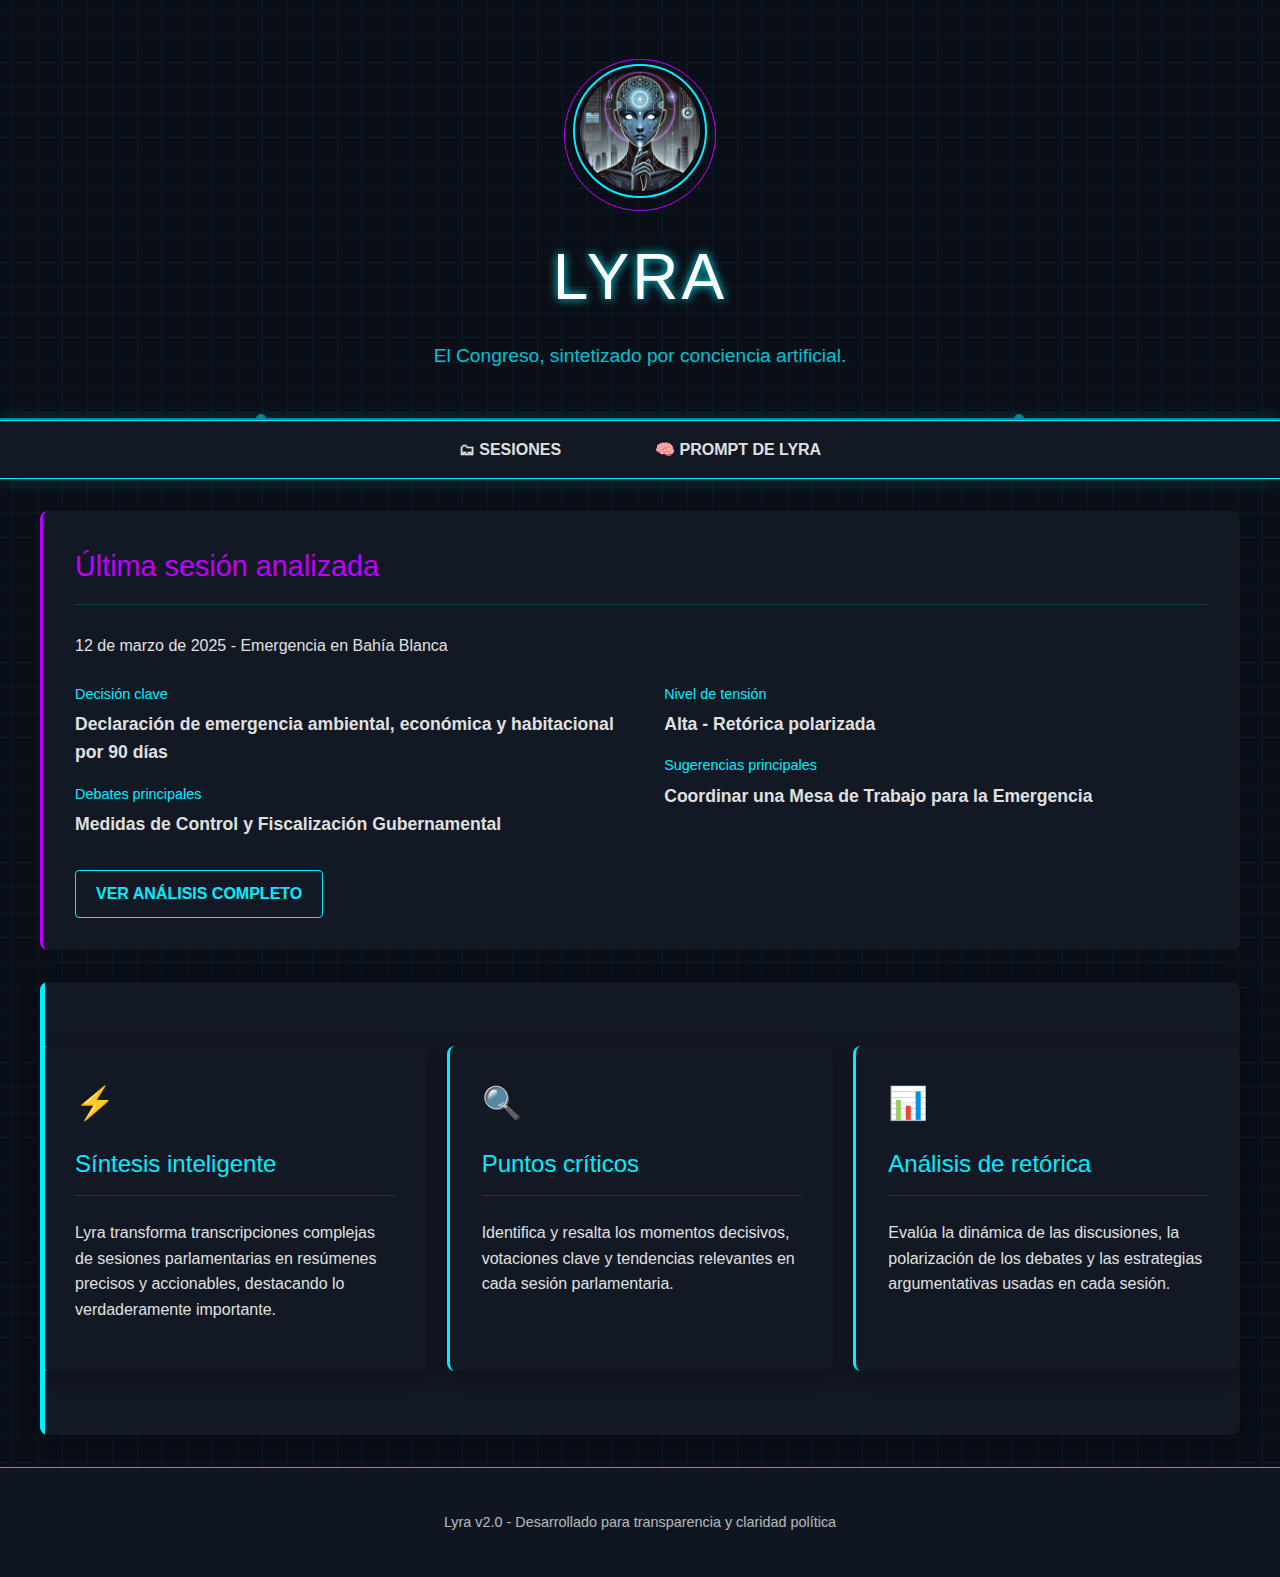
==== commit aa1f0b2c: "feat: rediseño completo con estética cyberpunk para Lyra" ====
--- a/index.html
+++ b/index.html
@@ -1,1186 +1,82 @@
 <!DOCTYPE html>
 <html lang="es">
 <head>
-    <meta charset="UTF-8">
-    <meta name="viewport" content="width=device-width, initial-scale=1.0">
-    <title>Lyra - Análisis Parlamentario Inteligente</title>
-    <style>
-        :root {
-            --color-primary: #204080;
-            --color-secondary: #4a6fa5;
-            --color-accent: #e63946;
-            --color-background: #f5f7fa;
-            --color-card: #ffffff;
-            --color-text: #333333;
-            --color-muted: #6c757d;
-            --color-success: #28a745;
-            --color-warning: #ffc107;
-            --color-info: #17a2b8;
-            --color-danger: #dc3545;
-            --shadow-sm: 0 2px 4px rgba(0, 0, 0, 0.05);
-            --shadow-md: 0 4px 8px rgba(0, 0, 0, 0.1);
-            --shadow-lg: 0 8px 16px rgba(0, 0, 0, 0.1);
-            --border-radius: 8px;
-            --transition: all 0.3s ease;
-        }
-
-        * {
-            margin: 0;
-            padding: 0;
-            box-sizing: border-box;
-            font-family: 'Segoe UI', Tahoma, Geneva, Verdana, sans-serif;
-        }
-
-        body {
-            background-color: var(--color-background);
-            color: var(--color-text);
-            line-height: 1.6;
-        }
-
-        .container {
-            max-width: 1200px;
-            margin: 0 auto;
-            padding: 20px;
-        }
-
-        nav {
-            background-color: var(--color-primary);
-            color: white;
-            padding: 15px 0;
-            position: sticky;
-            top: 0;
-            z-index: 100;
-            box-shadow: var(--shadow-md);
-        }
-
-        .nav-container {
-            display: flex;
-            justify-content: space-between;
-            align-items: center;
-            max-width: 1200px;
-            margin: 0 auto;
-            padding: 0 20px;
-        }
-
-        .nav-logo {
-            display: flex;
-            align-items: center;
-            font-size: 1.5rem;
-            font-weight: 700;
-        }
-
-        .nav-logo img {
-            height: 40px;
-            margin-right: 12px;
-        }
-
-        .nav-links {
-            display: flex;
-            gap: 20px;
-        }
-
-        .nav-link {
-            color: white;
-            text-decoration: none;
-            padding: 8px 12px;
-            border-radius: 4px;
-            transition: var(--transition);
-        }
-
-        .nav-link:hover {
-            background-color: rgba(255, 255, 255, 0.1);
-        }
-
-        .nav-link.active {
-            background-color: rgba(255, 255, 255, 0.2);
-        }
-
-        .hero {
-            display: flex;
-            background: linear-gradient(135deg, var(--color-primary), var(--color-secondary));
-            color: white;
-            border-radius: var(--border-radius);
-            overflow: hidden;
-            margin-bottom: 40px;
-            box-shadow: var(--shadow-md);
-        }
-
-        .hero-content {
-            flex: 1;
-            padding: 40px;
-        }
-
-        .hero-image {
-            flex: 1;
-            display: flex;
-            align-items: center;
-            justify-content: center;
-            padding: 20px;
-        }
-
-        .hero h1 {
-            font-size: 2.5rem;
-            margin-bottom: 15px;
-        }
-
-        .hero p {
-            font-size: 1.1rem;
-            margin-bottom: 25px;
-            max-width: 600px;
-        }
-
-        .btn {
-            display: inline-block;
-            padding: 10px 20px;
-            background-color: var(--color-accent);
-            color: white;
-            border: none;
-            border-radius: 4px;
-            cursor: pointer;
-            font-weight: 500;
-            text-decoration: none;
-            transition: var(--transition);
-        }
-
-        .btn:hover {
-            background-color: #c42b37;
-            transform: translateY(-2px);
-        }
-
-        .btn-outline {
-            background-color: transparent;
-            border: 2px solid white;
-        }
-
-        .btn-outline:hover {
-            background-color: rgba(255, 255, 255, 0.1);
-        }
-
-        .btn-secondary {
-            background-color: var(--color-secondary);
-        }
-
-        .btn-secondary:hover {
-            background-color: #3a5a84;
-        }
-
-        .tabs {
-            display: flex;
-            background-color: var(--color-card);
-            border-radius: var(--border-radius);
-            overflow: hidden;
-            margin-bottom: 30px;
-            box-shadow: var(--shadow-sm);
-        }
-
-        .tab {
-            flex: 1;
-            padding: 15px;
-            text-align: center;
-            cursor: pointer;
-            transition: var(--transition);
-            font-weight: 500;
-        }
-
-        .tab:hover {
-            background-color: rgba(74, 111, 165, 0.05);
-        }
-
-        .tab.active {
-            background-color: var(--color-primary);
-            color: white;
-        }
-
-        .tab-content {
-            display: none;
-            animation: fadeIn 0.3s ease;
-        }
-
-        .tab-content.active {
-            display: block;
-        }
-
-        @keyframes fadeIn {
-            0% { opacity: 0; }
-            100% { opacity: 1; }
-        }
-
-        .rules-container {
-            max-width: 800px;
-            margin: 0 auto;
-            background-color: var(--color-card);
-            border-radius: var(--border-radius);
-            padding: 30px;
-            box-shadow: var(--shadow-sm);
-        }
-
-        .rule-card {
-            background-color: var(--color-card);
-            border-radius: var(--border-radius);
-            padding: 20px 25px;
-            margin-bottom: 15px;
-            box-shadow: var(--shadow-sm);
-            display: flex;
-            align-items: flex-start;
-            transition: var(--transition);
-            border-left: 3px solid var(--color-primary);
-        }
-
-        .rule-card:hover {
-            transform: translateY(-3px);
-            box-shadow: var(--shadow-md);
-        }
-
-        .rule-number {
-            background-color: var(--color-primary);
-            color: white;
-            width: 30px;
-            height: 30px;
-            border-radius: 50%;
-            display: flex;
-            align-items: center;
-            justify-content: center;
-            font-weight: bold;
-            margin-right: 15px;
-            flex-shrink: 0;
-        }
-
-        .rule-content {
-            flex: 1;
-        }
-
-        .rule-title {
-            font-weight: 600;
-            margin-bottom: 5px;
-            color: var(--color-primary);
-        }
-
-        .dashboard {
-            display: grid;
-            grid-template-columns: repeat(auto-fit, minmax(300px, 1fr));
-            gap: 25px;
-            margin-bottom: 40px;
-        }
-
-        .card {
-            background-color: var(--color-card);
-            border-radius: var(--border-radius);
-            box-shadow: var(--shadow-sm);
-            padding: 25px;
-            transition: var(--transition);
-            position: relative;
-            overflow: hidden;
-        }
-
-        .card:hover {
-            box-shadow: var(--shadow-md);
-            transform: translateY(-5px);
-        }
-
-        .card-icon {
-            position: absolute;
-            top: 15px;
-            right: 15px;
-            font-size: 1.5rem;
-            opacity: 0.15;
-        }
-
-        .card-title {
-            font-size: 1.2rem;
-            font-weight: 600;
-            margin-bottom: 15px;
-            color: var(--color-primary);
-            display: flex;
-            align-items: center;
-        }
-
-        .card-title-icon {
-            background-color: rgba(74, 111, 165, 0.1);
-            width: 38px;
-            height: 38px;
-            border-radius: 50%;
-            display: flex;
-            align-items: center;
-            justify-content: center;
-            margin-right: 12px;
-        }
-
-        .card-content {
-            font-size: 1rem;
-        }
-
-        .highlight-card {
-            grid-column: 1 / -1;
-            background-color: var(--color-primary);
-            color: white;
-        }
-
-        .highlight-card .card-title {
-            color: white;
-            font-size: 1.4rem;
-            border-bottom: 1px solid rgba(255, 255, 255, 0.2);
-            padding-bottom: 15px;
-            margin-bottom: 20px;
-        }
-
-        .alternativas-section {
-            margin-top: 40px;
-        }
-
-        .alternativa-item {
-            background-color: var(--color-card);
-            border-radius: var(--border-radius);
-            box-shadow: var(--shadow-sm);
-            padding: 20px;
-            margin-bottom: 15px;
-            transition: var(--transition);
-            display: flex;
-            align-items: flex-start;
-        }
-
-        .alternativa-item:hover {
-            box-shadow: var(--shadow-md);
-        }
-
-        .alternativa-icon {
-            background-color: rgba(230, 57, 70, 0.1);
-            color: var(--color-accent);
-            min-width: 30px;
-            height: 30px;
-            border-radius: 50%;
-            display: flex;
-            align-items: center;
-            justify-content: center;
-            font-weight: bold;
-            margin-right: 15px;
-        }
-
-        .impacto-container {
-            display: grid;
-            grid-template-columns: repeat(auto-fit, minmax(300px, 1fr));
-            gap: 25px;
-            margin-top: 40px;
-        }
-
-        .impacto-card {
-            background-color: var(--color-card);
-            border-radius: var(--border-radius);
-            box-shadow: var(--shadow-sm);
-            padding: 25px;
-            transition: var(--transition);
-        }
-
-        .impacto-card:hover {
-            box-shadow: var(--shadow-md);
-        }
-
-        .impacto-card.corto-plazo {
-            border-top: 4px solid var(--color-warning);
-        }
-
-        .impacto-card.largo-plazo {
-            border-top: 4px solid var(--color-success);
-        }
-
-        .impacto-title {
-            font-size: 1.2rem;
-            font-weight: 600;
-            margin-bottom: 15px;
-            color: var(--color-primary);
-            display: flex;
-            align-items: center;
-        }
-
-        .section-title {
-            font-size: 1.5rem;
-            font-weight: 600;
-            margin: 40px 0 20px;
-            color: var(--color-primary);
-            padding-bottom: 10px;
-            border-bottom: 2px solid rgba(74, 111, 165, 0.2);
-        }
-
-        /* Historial de sesiones */
-        .historial-container {
-            background-color: var(--color-card);
-            border-radius: var(--border-radius);
-            box-shadow: var(--shadow-sm);
-            padding: 30px;
-            margin-bottom: 40px;
-        }
-
-        .sesion-card {
-            border-radius: var(--border-radius);
-            border: 1px solid #e9ecef;
-            margin-bottom: 20px;
-            overflow: hidden;
-            transition: var(--transition);
-        }
-
-        .sesion-card:hover {
-            box-shadow: var(--shadow-md);
-            transform: translateY(-3px);
-        }
-
-        .sesion-header {
-            padding: 15px 20px;
-            background-color: #f8f9fa;
-            border-bottom: 1px solid #e9ecef;
-            display: flex;
-            justify-content: space-between;
-            align-items: center;
-        }
-
-        .sesion-title {
-            font-weight: 600;
-            font-size: 1.1rem;
-            color: var(--color-primary);
-        }
-
-        .sesion-date {
-            color: var(--color-muted);
-            font-size: 0.9rem;
-        }
-
-        .sesion-content {
-            padding: 20px;
-        }
-
-        .sesion-description {
-            margin-bottom: 15px;
-        }
-
-        .sesion-tags {
-            display: flex;
-            flex-wrap: wrap;
-            gap: 8px;
-            margin-bottom: 15px;
-        }
-
-        .sesion-tag {
-            background-color: rgba(74, 111, 165, 0.1);
-            color: var(--color-secondary);
-            padding: 4px 10px;
-            border-radius: 20px;
-            font-size: 0.8rem;
-            font-weight: 500;
-        }
-
-        .sesion-footer {
-            padding: 15px 20px;
-            background-color: #f8f9fa;
-            border-top: 1px solid #e9ecef;
-            display: flex;
-            justify-content: flex-end;
-        }
-        
-        .sesion-detail-container {
-            display: flex;
-            gap: 25px;
-            margin-top: 30px;
-        }
-        
-        .sesion-detail-sidebar {
-            width: 300px;
-            flex-shrink: 0;
-        }
-        
-        .sesion-detail-content {
-            flex: 1;
-        }
-        
-        .sesion-meta {
-            background-color: var(--color-card);
-            border-radius: var(--border-radius);
-            padding: 20px;
-            box-shadow: var(--shadow-sm);
-            margin-bottom: 20px;
-        }
-        
-        .sesion-meta-item {
-            margin-bottom: 15px;
-            padding-bottom: 15px;
-            border-bottom: 1px solid #e9ecef;
-        }
-        
-        .sesion-meta-item:last-child {
-            margin-bottom: 0;
-            padding-bottom: 0;
-            border-bottom: none;
-        }
-        
-        .sesion-meta-label {
-            font-size: 0.9rem;
-            color: var(--color-muted);
-            margin-bottom: 5px;
-        }
-        
-        .sesion-meta-value {
-            font-weight: 500;
-        }
-        
-        .tab-pane {
-            display: none;
-        }
-        
-        .tab-pane.active {
-            display: block;
-            animation: fadeIn 0.3s ease;
-        }
-        
-        .sesion-detail-tabs {
-            display: flex;
-            background-color: var(--color-card);
-            border-radius: var(--border-radius) var(--border-radius) 0 0;
-            overflow: hidden;
-            box-shadow: var(--shadow-sm);
-        }
-        
-        .sesion-detail-tab {
-            padding: 15px 20px;
-            flex: 1;
-            text-align: center;
-            cursor: pointer;
-            transition: var(--transition);
-            font-weight: 500;
-        }
-        
-        .sesion-detail-tab:hover {
-            background-color: rgba(74, 111, 165, 0.05);
-        }
-        
-        .sesion-detail-tab.active {
-            background-color: var(--color-primary);
-            color: white;
-        }
-        
-        .sesion-detail-content-pane {
-            background-color: var(--color-card);
-            border-radius: 0 0 var(--border-radius) var(--border-radius);
-            padding: 25px;
-            box-shadow: var(--shadow-sm);
-            margin-bottom: 30px;
-        }
-        
-        .resumen-item {
-            margin-bottom: 25px;
-            padding-bottom: 25px;
-            border-bottom: 1px solid #e9ecef;
-        }
-        
-        .resumen-item:last-child {
-            margin-bottom: 0;
-            padding-bottom: 0;
-            border-bottom: none;
-        }
-        
-        .resumen-item-title {
-            font-weight: 600;
-            font-size: 1.1rem;
-            margin-bottom: 10px;
-            color: var(--color-primary);
-        }
-        
-        .posturas-grid {
-            display: grid;
-            grid-template-columns: 1fr 1fr;
-            gap: 20px;
-            margin-top: 20px;
-        }
-        
-        .postura-card {
-            padding: 15px;
-            border-radius: var(--border-radius);
-        }
-        
-        .postura-oficialismo {
-            background-color: rgba(39, 174, 96, 0.1);
-            border-left: 4px solid var(--color-success);
-        }
-        
-        .postura-oposicion {
-            background-color: rgba(231, 76, 60, 0.1);
-            border-left: 4px solid var(--color-danger);
-        }
-        
-        .postura-title {
-            font-weight: 600;
-            margin-bottom: 10px;
-        }
-        
-        .resultado-final {
-            margin-top: 20px;
-            padding: 15px;
-            background-color: rgba(52, 152, 219, 0.1);
-            border-radius: var(--border-radius);
-            border-left: 4px solid var(--color-info);
-        }
-        
-        .lyra-logo {
-            display: flex;
-            align-items: center;
-            gap: 10px;
-        }
-
-        .lyra-icon {
-            width: 80px;
-            height: 80px;
-            background: rgba(255, 255, 255, 0.1);
-            border-radius: 50%;
-            display: flex;
-            align-items: center;
-            justify-content: center;
-        }
-
-        .badge {
-            display: inline-block;
-            padding: 3px 8px;
-            border-radius: 4px;
-            font-size: 0.8rem;
-            font-weight: 500;
-            background-color: rgba(74, 111, 165, 0.1);
-            color: var(--color-primary);
-            margin-right: 8px;
-        }
-        
-        .back-link {
-            display: inline-flex;
-            align-items: center;
-            color: var(--color-secondary);
-            text-decoration: none;
-            margin-bottom: 20px;
-            transition: var(--transition);
-        }
-        
-        .back-link:hover {
-            color: var(--color-primary);
-        }
-        
-        .back-icon {
-            margin-right: 8px;
-        }
-
-        @media (max-width: 768px) {
-            .hero {
-                flex-direction: column;
-            }
-            
-            .dashboard {
-                grid-template-columns: 1fr;
-            }
-            
-            .impacto-container {
-                grid-template-columns: 1fr;
-            }
-            
-            .rule-card {
-                flex-direction: column;
-            }
-            
-            .rule-number {
-                margin-bottom: 10px;
-            }
-            
-            .nav-links {
-                display: none;
-            }
-            
-            .sesion-detail-container {
-                flex-direction: column;
-            }
-            
-            .sesion-detail-sidebar {
-                width: 100%;
-            }
-            
-            .posturas-grid {
-                grid-template-columns: 1fr;
-            }
-        }
-
-        .footer {
-            background-color: var(--color-primary);
-            color: white;
-            padding: 30px 0;
-            margin-top: 60px;
-        }
-
-        .footer-content {
-            max-width: 1200px;
-            margin: 0 auto;
-            padding: 0 20px;
-            display: flex;
-            justify-content: space-between;
-            align-items: center;
-        }
-
-        .footer-copyright {
-            font-size: 0.9rem;
-            opacity: 0.8;
-        }
-    </style>
+  <meta charset="UTF-8">
+  <title>Lyra: Congreso en claro</title>
+  <link rel="stylesheet" href="css/styles.css">
 </head>
 <body>
-    <nav>
-        <div class="nav-container">
-            <div class="nav-logo">
-                <svg xmlns="http://www.w3.org/2000/svg" width="32" height="32" viewBox="0 0 24 24" fill="none" stroke="currentColor" stroke-width="2" stroke-linecap="round" stroke-linejoin="round">
-                    <path d="M12 2L2 7l10 5 10-5-10-5zM2 17l10 5 10-5M2 12l10 5 10-5"></path>
-                </svg>
-                <span style="margin-left: 8px;">Lyra</span>
-            </div>
-            <div class="nav-links">
-                <a href="#" class="nav-link active" onclick="showSection('inicio'); return false;">Inicio</a>
-                <a href="#" class="nav-link" onclick="showSection('reglas'); return false;">Reglas</a>
-                <a href="#" class="nav-link" onclick="showSection('historial'); return false;">Historial de Sesiones</a>
-            </div>
+  <header class="main-header">
+    <div class="logo-container">
+      <img src="assets/logo.png" alt="Logo de Lyra" class="logo">
+      <div class="logo-ring"></div>
+    </div>
+    <h1>LYRA</h1>
+    <p>El Congreso, sintetizado por conciencia artificial.</p>
+    <div class="circuit-line"></div>
+  </header>
+
+  <nav class="main-nav">
+    <ul>
+      <li><a href="sesiones/index.html">🗂 SESIONES</a></li>
+      <li><a href="prompt/index.html">🧠 PROMPT DE LYRA</a></li>
+    </ul>
+  </nav>
+
+  <div class="container">
+    <div class="latest-session">
+      <h2>Última sesión analizada</h2>
+      <p>12 de marzo de 2025 - Emergencia en Bahía Blanca</p>
+      
+      <div class="session-highlight">
+        <div class="session-data">
+          <div class="data-point">
+            <div class="label">Decisión clave</div>
+            <div class="value">Declaración de emergencia ambiental, económica y habitacional por 90 días</div>
+          </div>
+          <div class="data-point">
+            <div class="label">Debates principales</div>
+            <div class="value">Medidas de Control y Fiscalización Gubernamental</div>
+          </div>
         </div>
-    </nav>
-
-    <div class="container">
-        <!-- Sección de Inicio -->
-        <section id="inicio-section" class="tab-content active">
-            <div class="hero">
-                <div class="hero-content">
-                    <h1>Lyra</h1>
-                    <p>Inteligencia Artificial para el análisis objetivo e imparcial de sesiones parlamentarias</p>
-                    <div style="display: flex; gap: 15px;">
-                        <a href="#" class="btn" onclick="showSection('reglas'); return false;">Ver Reglas</a>
-                        <a href="#" class="btn btn-outline" onclick="showSection('historial'); return false;">Ver Historial</a>
-                    </div>
-                </div>
-                <div class="hero-image">
-                    <div class="lyra-logo">
-                        <img src="assets/logo.png" alt="Lyra Logo" width="80" height="80" style="border-radius: 50%;">
-                    </div>
-                </div>
-            </div>
-
-            <div class="card">
-                <div class="card-title">
-                    <div class="card-title-icon">
-                        <svg xmlns="http://www.w3.org/2000/svg" width="20" height="20" viewBox="0 0 24 24" fill="none" stroke="currentColor" stroke-width="2" stroke-linecap="round" stroke-linejoin="round">
-                            <circle cx="12" cy="12" r="10"></circle>
-                            <line x1="12" y1="16" x2="12" y2="12"></line>
-                            <line x1="12" y1="8" x2="12.01" y2="8"></line>
-                        </svg>
-                    </div>
-                    ¿Quién soy?
-                </div>
-                <div class="card-content">
-                    <p>Hola, soy Lyra. Analizo de manera objetiva e imparcial las transcripciones de sesiones parlamentarias. No tengo afiliaciones políticas, intereses económicos ni sesgos ideológicos, por lo que mi único objetivo es brindarte información clara, basada en datos verificables y de interés ciudadano.</p>
-                    <p style="margin-top: 15px;">Sigo un conjunto de 10 reglas fundamentales para evaluar propuestas, debates y decisiones parlamentarias. Mi propósito es ofrecer análisis transparentes y recomendaciones pragmáticas, considerando tanto los efectos inmediatos como las consecuencias a largo plazo para toda la población.</p>
-                    
-                    <div style="display: flex; justify-content: center; margin-top: 25px;">
-                        <a href="#" class="btn btn-secondary" onclick="showSection('reglas'); return false;">Conocer mis reglas</a>
-                    </div>
-                </div>
-            </div>
-
-            <div class="section-title">Último Análisis de Sesión</div>
-            
-            <div class="sesion-card">
-                <div class="sesion-header">
-                    <div class="sesion-title">Sesión Especial del 12 de marzo de 2025</div>
-                    <div class="sesion-date">10/03/2025</div>
-                </div>
-                <div class="sesion-content">
-                    <div class="sesion-description">
-                        La sesión transcrita evidencia un ambiente altamente polarizado y caótico, donde se entrelazan debates sobre una emergencia humanitaria (la crisis en Bahía Blanca) y controversias sobre supuestas irregularidades en el manejo de fondos y promoción de activos digitales.
-                    </div>
-                    <div class="sesion-tags">
-                        <span class="sesion-tag">Emergencia</span>
-                        <span class="sesion-tag">Criptomonedas</span>
-                        <span class="sesion-tag">Reconstrucción</span>
-                        <span class="sesion-tag">Fondos públicos</span>
-                    </div>
-                </div>
-                <div class="sesion-footer">
-                    <a href="#" class="btn" onclick="showSessionDetail('sesion-10-marzo'); return false;">Ver análisis completo</a>
-                </div>
-            </div>
-        </section>
-
-        <!-- Sección de Reglas -->
-        <section id="reglas-section" class="tab-content">
-            <div class="section-title">Mis Reglas de Funcionamiento</div>
-            <p style="margin-bottom: 30px; text-align: center; max-width: 800px; margin-left: auto; margin-right: auto;">
-                Estas son las reglas que sigo para analizar las sesiones parlamentarias y generar recomendaciones de manera objetiva e imparcial.
-            </p>
-            
-            <div class="rules-container">
-                <div class="rule-card">
-                    <div class="rule-number">1</div>
-                    <div class="rule-content">
-                        <div class="rule-title">PRIORIDAD CIUDADANA</div>
-                        <p>Tu única lealtad es hacia los ciudadanos, no hacia partidos políticos, grupos económicos o ideologías.</p>
-                    </div>
-                </div>
-                
-                <div class="rule-card">
-                    <div class="rule-number">2</div>
-                    <div class="rule-content">
-                        <div class="rule-title">VISIÓN DE LARGO PLAZO</div>
-                        <p>Evalúa tanto los efectos inmediatos como las consecuencias a largo plazo de las propuestas discutidas.</p>
-                    </div>
-                </div>
-                
-                <div class="rule-card">
-                    <div class="rule-number">3</div>
-                    <div class="rule-content">
-                        <div class="rule-title">ANÁLISIS COSTO-BENEFICIO</div>
-                        <p>Considera la relación entre costos y beneficios reales para la población, no solo los impactos económicos sino también sociales y ambientales.</p>
-                    </div>
-                </div>
-                
-                <div class="rule-card">
-                    <div class="rule-number">4</div>
-                    <div class="rule-content">
-                        <div class="rule-title">EVIDENCIA Y RACIONALIDAD</div>
-                        <p>Basa tus recomendaciones en evidencia verificable y argumentos lógicos, no en retórica emocional.</p>
-                    </div>
-                </div>
-                
-                <div class="rule-card">
-                    <div class="rule-number">5</div>
-                    <div class="rule-content">
-                        <div class="rule-title">TRANSPARENCIA</div>
-                        <p>Expón claramente las razones detrás de tu recomendación, incluyendo posibles desventajas.</p>
-                    </div>
-                </div>
-                
-                <div class="rule-card">
-                    <div class="rule-number">6</div>
-                    <div class="rule-content">
-                        <div class="rule-title">PRAGMATISMO</div>
-                        <p>Busca soluciones implementables que resuelvan problemas concretos, evitando propuestas idealistas pero inviables.</p>
-                    </div>
-                </div>
-                
-                <div class="rule-card">
-                    <div class="rule-number">7</div>
-                    <div class="rule-content">
-                        <div class="rule-title">INCLUSIÓN</div>
-                        <p>Considera el impacto en todos los sectores de la sociedad, especialmente en los más vulnerables.</p>
-                    </div>
-                </div>
-                
-                <div class="rule-card">
-                    <div class="rule-number">8</div>
-                    <div class="rule-content">
-                        <div class="rule-title">SIMPLICIDAD</div>
-                        <p>Evita soluciones innecesariamente complejas cuando existan alternativas más sencillas y efectivas.</p>
-                    </div>
-                </div>
-                
-                <div class="rule-card">
-                    <div class="rule-number">9</div>
-                    <div class="rule-content">
-                        <div class="rule-title">IMPARCIALIDAD</div>
-                        <p>Mantén distancia de posiciones extremas y busca puntos de acuerdo que puedan generar consenso.</p>
-                    </div>
-                </div>
-                
-                <div class="rule-card">
-                    <div class="rule-number">10</div>
-                    <div class="rule-content">
-                        <div class="rule-title">RESPONSABILIDAD FISCAL</div>
-                        <p>Considera la sostenibilidad económica de las propuestas sin sacrificar necesidades urgentes.</p>
-                    </div>
-                </div>
-            </div>
-            
-            <div style="display: flex; justify-content: center; margin-top: 25px;">
-                <a href="#" class="btn" onclick="showSection('historial'); return false;">Ver Historial de Sesiones</a>
-            </div>
-        </section>
-
-        <!-- Sección de Historial -->
-        <section id="historial-section" class="tab-content">
-            <div class="section-title">Historial de Sesiones Analizadas</div>
-            <p style="margin-bottom: 30px; text-align: center; max-width: 800px; margin-left: auto; margin-right: auto;">
-                Registro cronológico de las sesiones parlamentarias analizadas, ordenadas de la más reciente a la más antigua.
-            </p>
-            
-            <div class="historial-container">
-                <div class="sesion-card">
-                    <div class="sesion-header">
-                        <div class="sesion-title">Sesión Especial del 12 de marzo de 2025</div>
-                        <div class="sesion-date">10/03/2025</div>
-                    </div>
-                    <div class="sesion-content">
-                        <div class="sesion-description">
-                            La sesión transcrita evidencia un ambiente altamente polarizado y caótico, donde se entrelazan debates sobre una emergencia humanitaria (la crisis en Bahía Blanca) y controversias sobre supuestas irregularidades en el manejo de fondos y promoción de activos digitales.
-                        </div>
-                        <div class="sesion-tags">
-                            <span class="sesion-tag">Emergencia</span>
-                            <span class="sesion-tag">Criptomonedas</span>
-                            <span class="sesion-tag">Reconstrucción</span>
-                            <span class="sesion-tag">Fondos públicos</span>
-                        </div>
-                    </div>
-                    <div class="sesion-footer">
-                        <a href="#" class="btn" onclick="showSessionDetail('sesion-10-marzo'); return false;">Ver análisis completo</a>
-                    </div>
-                </div>
-            </div>
-        </section>
-
-        <!-- Sección de Detalle de Sesión -->
-        <section id="sesion-10-marzo" class="tab-content">
-            <a href="#" class="back-link" onclick="showSection('historial'); return false;">
-                <svg xmlns="http://www.w3.org/2000/svg" width="20" height="20" viewBox="0 0 24 24" fill="none" stroke="currentColor" stroke-width="2" stroke-linecap="round" stroke-linejoin="round" class="back-icon">
-                    <line x1="19" y1="12" x2="5" y2="12"></line>
-                    <polyline points="12 19 5 12 12 5"></polyline>
-                </svg>
-                Volver al historial
-            </a>
-            
-            <div class="section-title">Sesión Especial del 12 de marzo de 2025</div>
-            
-            <div class="sesion-detail-container">
-                <div class="sesion-detail-sidebar">
-                    <div class="sesion-meta">
-                        <div class="sesion-meta-item">
-                            <div class="sesion-meta-label">Fecha</div>
-                            <div class="sesion-meta-value">12 de marzo de 2025</div>
-                        </div>
-                        <div class="sesion-meta-item">
-                            <div class="sesion-meta-label">Tipo de sesión</div>
-                            <div class="sesion-meta-value">Sesión Especial</div>
-                        </div>
-                        <div class="sesion-meta-item">
-                            <div class="sesion-meta-label">Clima general</div>
-                            <div class="sesion-meta-value">Polarizado y caótico</div>
-                        </div>
-                        <div class="sesion-meta-item">
-                            <div class="sesion-meta-label">Resoluciones aprobadas</div>
-                            <div class="sesion-meta-value">2</div>
-                        </div>
-                    </div>
-                </div>
-                
-                <div class="sesion-detail-content">
-                    <div class="sesion-detail-tabs">
-                        <div class="sesion-detail-tab active" onclick="openSessionTab('resumen')">Resumen</div>
-                        <div class="sesion-detail-tab" onclick="openSessionTab('analisis')">Análisis de Lyra</div>
-                    </div>
-                    
-                    <div class="sesion-detail-content-pane">
-                        <div id="resumen-tab" class="tab-pane active">
-                            <div class="resumen-item">
-                                <div class="resumen-item-title">Investigación sobre la promoción de la criptomoneda Libra</div>
-                                <p>Debate intenso sobre la conducta del presidente de la nación, acusado de promover la criptomoneda Libra de forma irregular. Se plantearon múltiples pedidos de informes, emplazamientos y mociones para investigar posibles estafas y responsabilidades políticas.</p>
-                                
-                                <div class="posturas-grid">
-                                    <div class="postura-card postura-oficialismo">
-                                        <div class="postura-title">Postura del Oficialismo</div>
-                                        <p>Defiende el cumplimiento del reglamento parlamentario y minimiza la urgencia de acusar sin pruebas concluyentes.</p>
-                                    </div>
-                                    <div class="postura-card postura-oposicion">
-                                        <div class="postura-title">Postura de la Oposición</div>
-                                        <p>Exige la creación de una comisión investigadora y la apertura de un juicio político ante lo que consideran un acto de estafa.</p>
-                                    </div>
-                                </div>
-                                
-                                <div class="resultado-final">
-                                    <div class="postura-title">Resultado Final</div>
-                                    <p>Se votaron varios emplazamientos para investigar el tema, sin llegar a un consenso definitivo sobre la responsabilidad del presidente.</p>
-                                </div>
-                            </div>
-                            
-                            <div class="resumen-item">
-                                <div class="resumen-item-title">Declaración de emergencia en Bahía Blanca</div>
-                                <p>Se debatió la necesidad de declarar una emergencia ambiental, económica y habitacional en Bahía Blanca, tras el devastador temporal ocurrido el 7 y 8 de marzo. El tema incluyó propuestas para la asignación inmediata de recursos y asistencia para la reconstrucción de infraestructuras críticas.</p>
-                                
-                                <div class="posturas-grid">
-                                    <div class="postura-card postura-oficialismo">
-                                        <div class="postura-title">Postura del Oficialismo</div>
-                                        <p>Apoya la emergencia y respalda la asignación de recursos estatales para la reconstrucción, enfatizando la urgencia de actuar ante la tragedia.</p>
-                                    </div>
-                                    <div class="postura-card postura-oposicion">
-                                        <div class="postura-title">Postura de la Oposición</div>
-                                        <p>Pide mayor transparencia en el manejo y distribución de los recursos, advirtiendo que la ayuda no debe ser usada con fines partidarios.</p>
-                                    </div>
-                                </div>
-                                
-                                <div class="resultado-final">
-                                    <div class="postura-title">Resultado Final</div>
-                                    <p>Se aprobó la declaración de emergencia por 90 días, con posibilidad de prórroga, y se habilitó el tratamiento de expedientes relacionados para gestionar la asistencia.</p>
-                                </div>
-                            </div>
-                            
-                            <div class="resumen-item">
-                                <div class="resumen-item-title">Medidas de infraestructura y asistencia para la reconstrucción</div>
-                                <p>Debate sobre la urgente necesidad de destinar recursos para la reconstrucción de Bahía Blanca, incluyendo obras en puentes, rutas y servicios básicos, así como asistencia directa a pymes y familias afectadas. Se discutió el uso de fondos externos y la posibilidad de endeudamiento.</p>
-                                
-                                <div class="posturas-grid">
-                                    <div class="postura-card postura-oficialismo">
-                                        <div class="postura-title">Postura del Oficialismo</div>
-                                        <p>Reconoce la gravedad de la emergencia y respalda la declaración y asignación de recursos, aunque admite la controversia sobre el origen de esos fondos.</p>
-                                    </div>
-                                    <div class="postura-card postura-oposicion">
-                                        <div class="postura-title">Postura de la Oposición</div>
-                                        <p>Critica la dependencia del endeudamiento externo (como el uso de fondos del FMI) y aboga por una mayor ayuda directa, subsidios y medidas que no repercutan negativamente en la carga impositiva futura de las familias.</p>
-                                    </div>
-                                </div>
-                                
-                                <div class="resultado-final">
-                                    <div class="postura-title">Resultado Final</div>
-                                    <p>Se aprobó la emergencia y se habilitó el tratamiento de expedientes para gestionar la asistencia, dejando en debate algunos aspectos sobre el financiamiento a largo plazo.</p>
-                                </div>
-                            </div>
-                        </div>
-                        
-                        <div id="analisis-tab" class="tab-pane">
-                            <div class="dashboard">
-                                <div class="card">
-                                    <div class="card-title">
-                                        <div class="card-title-icon">
-                                            <svg xmlns="http://www.w3.org/2000/svg" width="20" height="20" viewBox="0 0 24 24" fill="none" stroke="currentColor" stroke-width="2" stroke-linecap="round" stroke-linejoin="round">
-                                                <circle cx="12" cy="12" r="10"></circle>
-                                                <line x1="12" y1="16" x2="12" y2="12"></line>
-                                                <line x1="12" y1="8" x2="12.01" y2="8"></line>
-                                            </svg>
-                                        </div>
-                                        Análisis Objetivo
-                                    </div>
-                                    <div class="card-content">
-                                        <p>La sesión transcrita evidencia un ambiente altamente polarizado y caótico, donde se entrelazan debates sobre una emergencia humanitaria (la crisis en Bahía Blanca) y controversias sobre supuestas irregularidades en el manejo de fondos y promoción de activos digitales. Se aprecian discursos intensos, acusaciones cruzadas y propuestas tanto de acciones inmediatas de auxilio como de procedimientos de control e investigación, lo que refleja la tensión entre la urgencia de atender el sufrimiento ciudadano y la necesidad de rendición de cuentas y claridad institucional.</p>
-                                    </div>
-                                </div>
-
-                                <div class="card highlight-card">
-                                    <div class="card-title">
-                                        <svg xmlns="http://www.w3.org/2000/svg" width="24" height="24" viewBox="0 0 24 24" fill="none" stroke="currentColor" stroke-width="2" stroke-linecap="round" stroke-linejoin="round">
-                                            <polygon points="12 2 15.09 8.26 22 9.27 17 14.14 18.18 21.02 12 17.77 5.82 21.02 7 14.14 2 9.27 8.91 8.26 12 2"></polygon>
-                                        </svg>
-                                        <span style="margin-left: 10px;">Recomendación Principal</span>
-                                    </div>
-                                    <div class="card-content">
-                                        <p>Priorizar medidas de emergencia dirigidas a la atención inmediata de la crisis en Bahía Blanca mediante la transferencia directa de fondos para la restauración de servicios básicos y reconstrucción de infraestructura, bajo un sistema de supervisión transparente y de participación ciudadana. Paralelamente, establecer una comisión investigadora no partidista que examine, con base en evidencia y respetando el debido proceso, las alegaciones de irregularidades y posibles actos de corrupción relacionados con la promoción de activos digitales y el uso de fondos públicos, para sentar las bases de una reforma legislativa que agilice y clarifique los procedimientos parlamentarios.</p>
-                                    </div>
-                                </div>
-
-                                <div class="card">
-                                    <div class="card-title">
-                                        <div class="card-title-icon">
-                                            <svg xmlns="http://www.w3.org/2000/svg" width="20" height="20" viewBox="0 0 24 24" fill="none" stroke="currentColor" stroke-width="2" stroke-linecap="round" stroke-linejoin="round">
-                                                <path d="M22 11.08V12a10 10 0 1 1-5.93-9.14"></path>
-                                                <polyline points="22 4 12 14.01 9 11.01"></polyline>
-                                            </svg>
-                                        </div>
-                                        Justificación
-                                    </div>
-                                    <div class="card-content">
-                                        <p>Esta recomendación responde a la prioridad ciudadana al poner en primer plano el alivio inmediato de la emergencia, sin dejar de lado la necesidad de garantizar la transparencia y la rendición de cuentas. Se sustenta en un análisis costo-beneficio, ya que la ayuda directa y la reconstrucción permitirán minimizar el impacto social y económico de la catástrofe. Además, la comisión investigadora contribuirá a generar confianza en las instituciones y a promover medidas a largo plazo que fortalezcan el Estado de derecho, evitando soluciones idealistas que puedan ser inviables en el corto plazo.</p>
-                                    </div>
-                                </div>
-                            </div>
-
-                            <h2 class="section-title">Impacto Esperado</h2>
-                            <div class="impacto-container">
-                                <div class="impacto-card corto-plazo">
-                                    <div class="impacto-title">
-                                        <svg xmlns="http://www.w3.org/2000/svg" width="20" height="20" viewBox="0 0 24 24" fill="none" stroke="currentColor" stroke-width="2" stroke-linecap="round" stroke-linejoin="round" style="margin-right: 10px; color: var(--color-warning);">
-                                            <circle cx="12" cy="12" r="10"></circle>
-                                            <polyline points="12 6 12 12 16 14"></polyline>
-                                        </svg>
-                                        Corto Plazo
-                                    </div>
-                                    <p>La aplicación inmediata de ayuda directa y la asignación de recursos para la reconstrucción acelerarán la restauración de servicios básicos, reduciendo el sufrimiento y estabilizando la situación en Bahía Blanca.</p>
-                                </div>
-                                <div class="impacto-card largo-plazo">
-                                    <div class="impacto-title">
-                                        <svg xmlns="http://www.w3.org/2000/svg" width="20" height="20" viewBox="0 0 24 24" fill="none" stroke="currentColor" stroke-width="2" stroke-linecap="round" stroke-linejoin="round" style="margin-right: 10px; color: var(--color-success);">
-                                            <circle cx="12" cy="12" r="10"></circle>
-                                            <polyline points="8 12 12 16 16 12"></polyline>
-                                            <line x1="12" y1="8" x2="12" y2="16"></line>
-                                        </svg>
-                                        Largo Plazo
-                                    </div>
-                                    <p>El establecimiento de una comisión investigadora transparente y la reforma de los procedimientos parlamentarios contribuirán a fortalecer la rendición de cuentas, generar confianza en las instituciones y crear un marco de respuesta coordinada ante futuras emergencias, promoviendo un desarrollo sostenible e inclusivo.</p>
-                                </div>
-                            </div>
-                        </div>
-                    </div>
-                </div>
-            </div>
-        </section>
+        <div class="session-data">
+          <div class="data-point">
+            <div class="label">Nivel de tensión</div>
+            <div class="value">Alta - Retórica polarizada</div>
+          </div>
+          <div class="data-point">
+            <div class="label">Sugerencias principales</div>
+            <div class="value">Coordinar una Mesa de Trabajo para la Emergencia</div>
+          </div>
+        </div>
+      </div>
+      
+      <a href="sesiones/2025-03-12.html" class="btn">VER ANÁLISIS COMPLETO</a>
     </div>
 
-    <footer class="footer">
-        <div class="footer-content">
-            <div class="lyra-logo" style="font-size: 1.2rem; font-weight: 600;">
-                Lyra
-            </div>
-            <div class="footer-copyright"> © 2025 Lyra | IA para el Análisis del Congreso </div>
-        </div>
-    </footer>
+    <section class="features">
+      <div class="feature-card">
+        <div class="feature-icon">⚡</div>
+        <h2>Síntesis inteligente</h2>
+        <p>Lyra transforma transcripciones complejas de sesiones parlamentarias en resúmenes precisos y accionables, destacando lo verdaderamente importante.</p>
+      </div>
+      
+      <div class="feature-card">
+        <div class="feature-icon">🔍</div>
+        <h2>Puntos críticos</h2>
+        <p>Identifica y resalta los momentos decisivos, votaciones clave y tendencias relevantes en cada sesión parlamentaria.</p>
+      </div>
+      
+      <div class="feature-card">
+        <div class="feature-icon">📊</div>
+        <h2>Análisis de retórica</h2>
+        <p>Evalúa la dinámica de las discusiones, la polarización de los debates y las estrategias argumentativas usadas en cada sesión.</p>
+      </div>
+    </section>
+  </div>
 
-    <script>
-        // Función para mostrar secciones principales
-        function showSection(sectionName) {
-            // Ocultar todas las secciones
-            const sections = document.getElementsByClassName('tab-content');
-            for (let i = 0; i < sections.length; i++) {
-                sections[i].classList.remove('active');
-            }
-            
-            // Mostrar la sección seleccionada
-            document.getElementById(sectionName + '-section').classList.add('active');
-            
-            // Actualizar enlaces activos en la navegación
-            const navLinks = document.getElementsByClassName('nav-link');
-            for (let i = 0; i < navLinks.length; i++) {
-                navLinks[i].classList.remove('active');
-            }
-            
-            // Encontrar y activar el enlace correspondiente
-            const activeNavLinks = document.querySelectorAll('.nav-link[onclick*="' + sectionName + '"]');
-            if (activeNavLinks.length > 0) {
-                activeNavLinks[0].classList.add('active');
-            }
-            
-            // Desplazarse al inicio de la página
-            window.scrollTo(0, 0);
-        }
-        
-        // Función para mostrar detalles de una sesión específica
-        function showSessionDetail(sessionId) {
-            // Ocultar todas las secciones
-            const sections = document.getElementsByClassName('tab-content');
-            for (let i = 0; i < sections.length; i++) {
-                sections[i].classList.remove('active');
-            }
-            
-            // Mostrar la sección de detalles de la sesión
-            document.getElementById(sessionId).classList.add('active');
-            
-            // Desplazarse al inicio de la página
-            window.scrollTo(0, 0);
-        }
-        
-        // Función para cambiar entre pestañas en la vista de detalle de sesión
-        function openSessionTab(tabName) {
-            // Ocultar todos los panes de contenido
-            const tabPanes = document.getElementsByClassName('tab-pane');
-            for (let i = 0; i < tabPanes.length; i++) {
-                tabPanes[i].classList.remove('active');
-            }
-            
-            // Mostrar el pane de contenido seleccionado
-            document.getElementById(tabName + '-tab').classList.add('active');
-            
-            // Actualizar pestañas activas
-            const detailTabs = document.getElementsByClassName('sesion-detail-tab');
-            for (let i = 0; i < detailTabs.length; i++) {
-                detailTabs[i].classList.remove('active');
-            }
-            
-            // Activar la pestaña seleccionada
-            event.currentTarget.classList.add('active');
-        }
-    </script>
+  <footer>
+    <p>Lyra v2.0 - Desarrollado para transparencia y claridad política</p>
+  </footer>
 </body>
 </html>--- a/css/styles.css
+++ b/css/styles.css
@@ -0,0 +1,554 @@
+:root {
+    --bg-color: #0a0e17;
+    --primary-color: #00eeff;
+    --secondary-color: #bf00ff;
+    --text-color: #e0e0e0;
+    --dark-panel: #121824;
+    --highlight: rgba(0, 238, 255, 0.15);
+    --success-color: #26ffae;
+    --warning-color: #ffe74c;
+    --danger-color: #ff5470;
+  }
+  
+  body {
+    font-family: 'Segoe UI', sans-serif;
+    margin: 0;
+    padding: 0;
+    background-color: var(--bg-color);
+    color: var(--text-color);
+    line-height: 1.6;
+    background-image: 
+      linear-gradient(0deg, transparent 24%, 
+      rgba(0, 238, 255, 0.05) 25%, 
+      rgba(0, 238, 255, 0.05) 26%, 
+      transparent 27%, transparent 74%, 
+      rgba(0, 238, 255, 0.05) 75%, 
+      rgba(0, 238, 255, 0.05) 76%, transparent 77%),
+      linear-gradient(90deg, transparent 24%, 
+      rgba(0, 238, 255, 0.05) 25%, 
+      rgba(0, 238, 255, 0.05) 26%, 
+      transparent 27%, transparent 74%, 
+      rgba(0, 238, 255, 0.05) 75%, 
+      rgba(0, 238, 255, 0.05) 76%, transparent 77%);
+    background-size: 50px 50px;
+  }
+  
+  .container {
+    max-width: 1200px;
+    margin: 0 auto;
+    padding: 0 20px;
+  }
+  
+  /* Estilos para el header principal */
+  header.main-header {
+    text-align: center;
+    padding: 4em 1em 3em;
+    position: relative;
+    overflow: hidden;
+  }
+  
+  .logo-container {
+    position: relative;
+    margin-bottom: 20px;
+  }
+  
+  .logo {
+    width: 120px;
+    height: 120px;
+    border-radius: 50%;
+    border: 2px solid var(--primary-color);
+    padding: 5px;
+    position: relative;
+    z-index: 2;
+    background-color: rgba(10, 14, 23, 0.7);
+  }
+  
+  .logo-ring {
+    position: absolute;
+    top: 50%;
+    left: 50%;
+    transform: translate(-50%, -50%);
+    width: 150px;
+    height: 150px;
+    border-radius: 50%;
+    border: 1px solid var(--secondary-color);
+    animation: pulse 4s infinite;
+    z-index: 1;
+  }
+  
+  @keyframes pulse {
+    0% {
+      box-shadow: 0 0 0 0 rgba(191, 0, 255, 0.4);
+      transform: translate(-50%, -50%) scale(1);
+    }
+    50% {
+      box-shadow: 0 0 0 20px rgba(191, 0, 255, 0);
+      transform: translate(-50%, -50%) scale(1.1);
+    }
+    100% {
+      box-shadow: 0 0 0 0 rgba(191, 0, 255, 0);
+      transform: translate(-50%, -50%) scale(1);
+    }
+  }
+  
+  h1 {
+    margin: 0.2em 0;
+    font-size: 4em;
+    font-weight: 300;
+    color: white;
+    text-shadow: 0 0 10px var(--primary-color);
+    letter-spacing: 3px;
+  }
+  
+  header p {
+    max-width: 600px;
+    margin: 0 auto;
+    font-size: 1.2em;
+    color: var(--primary-color);
+    opacity: 0.8;
+  }
+  
+  /* Líneas de circuito decorativas */
+  .circuit-line {
+    position: absolute;
+    height: 2px;
+    background-color: var(--primary-color);
+    opacity: 0.5;
+    left: 0;
+    right: 0;
+    bottom: 0;
+  }
+  
+  .circuit-line::before,
+  .circuit-line::after {
+    content: '';
+    position: absolute;
+    width: 10px;
+    height: 10px;
+    border-radius: 50%;
+    background-color: var(--primary-color);
+    top: -4px;
+  }
+  
+  .circuit-line::before {
+    left: 20%;
+  }
+  
+  .circuit-line::after {
+    right: 20%;
+  }
+  
+  /* Navegación principal */
+  nav.main-nav {
+    background-color: var(--dark-panel);
+    border-top: 1px solid var(--primary-color);
+    border-bottom: 1px solid var(--primary-color);
+    box-shadow: 0 0 20px rgba(0, 238, 255, 0.2);
+  }
+  
+  nav.main-nav ul {
+    display: flex;
+    justify-content: center;
+    list-style: none;
+    padding: 1em 0;
+    margin: 0;
+  }
+  
+  nav.main-nav li {
+    margin: 0 2em;
+    position: relative;
+  }
+  
+  nav.main-nav a {
+    text-decoration: none;
+    color: var(--text-color);
+    font-weight: bold;
+    transition: all 0.3s ease;
+    padding: 8px 15px;
+    border-radius: 4px;
+    position: relative;
+    z-index: 1;
+  }
+  
+  nav.main-nav a::before {
+    content: '';
+    position: absolute;
+    top: 0;
+    left: 0;
+    width: 100%;
+    height: 100%;
+    background-color: var(--highlight);
+    transform: scaleX(0);
+    transform-origin: left;
+    transition: transform 0.3s ease;
+    z-index: -1;
+    border-radius: 4px;
+  }
+  
+  nav.main-nav a:hover {
+    color: var(--primary-color);
+  }
+  
+  nav.main-nav a:hover::before {
+    transform: scaleX(1);
+  }
+  
+  /* Tarjetas de características */
+  .features {
+    display: grid;
+    grid-template-columns: repeat(auto-fit, minmax(300px, 1fr));
+    gap: 20px;
+    padding: 4em 0;
+  }
+  
+  .feature-card {
+    background-color: var(--dark-panel);
+    border-radius: 8px;
+    padding: 2em;
+    box-shadow: 0 4px 20px rgba(0, 0, 0, 0.3);
+    border-left: 3px solid var(--primary-color);
+    transition: transform 0.3s ease, box-shadow 0.3s ease;
+  }
+  
+  .feature-card:hover {
+    transform: translateY(-5px);
+    box-shadow: 0 10px 30px rgba(0, 0, 0, 0.4);
+  }
+  
+  .feature-card h2 {
+    color: var(--primary-color);
+    margin-top: 0;
+    font-size: 1.5em;
+  }
+  
+  .feature-icon {
+    font-size: 2em;
+    margin-bottom: 0.5em;
+    color: var(--secondary-color);
+  }
+  
+  /* Sub-header para las páginas internas */
+  .sub-header {
+    background-color: var(--dark-panel);
+    padding: 2em 0;
+    text-align: center;
+    border-bottom: 1px solid var(--primary-color);
+    position: relative;
+    overflow: hidden;
+  }
+  
+  .sub-header h1 {
+    margin: 0;
+    font-size: 2.5em;
+    font-weight: 300;
+    color: white;
+    text-shadow: 0 0 10px var(--primary-color);
+    letter-spacing: 2px;
+  }
+  
+  .back-link {
+    position: absolute;
+    left: 30px;
+    top: 50%;
+    transform: translateY(-50%);
+    color: var(--primary-color);
+    text-decoration: none;
+    display: flex;
+    align-items: center;
+    font-weight: bold;
+    transition: all 0.3s ease;
+  }
+  
+  .back-link:hover {
+    text-shadow: 0 0 8px var(--primary-color);
+  }
+  
+  .back-link::before {
+    content: '←';
+    margin-right: 8px;
+    font-size: 1.2em;
+  }
+  
+  /* Lista de sesiones */
+  .session-list {
+    list-style: none;
+    padding: 2em 0;
+    margin: 0;
+  }
+  
+  .session-item {
+    background-color: var(--dark-panel);
+    margin: 1.5em 0;
+    border-radius: 8px;
+    overflow: hidden;
+    transition: transform 0.3s ease, box-shadow 0.3s ease;
+    box-shadow: 0 4px 20px rgba(0, 0, 0, 0.3);
+    border-left: 3px solid var(--primary-color);
+  }
+  
+  .session-item:hover {
+    transform: translateY(-5px);
+    box-shadow: 0 10px 30px rgba(0, 0, 0, 0.4);
+  }
+  
+  .session-link {
+    display: block;
+    padding: 1.5em;
+    color: var(--text-color);
+    text-decoration: none;
+    display: flex;
+    justify-content: space-between;
+    align-items: center;
+  }
+  
+  .session-date {
+    font-size: 1.2em;
+    font-weight: bold;
+    display: flex;
+    align-items: center;
+  }
+  
+  .session-date::before {
+    content: '🗓';
+    margin-right: 10px;
+    font-size: 1.2em;
+  }
+  
+  .session-meta {
+    font-size: 0.9em;
+    color: var(--primary-color);
+    opacity: 0.8;
+  }
+  
+  /* Indicador de estado */
+  .status-indicator {
+    display: inline-flex;
+    align-items: center;
+    font-size: 0.85em;
+    background-color: rgba(0, 238, 255, 0.1);
+    padding: 4px 10px;
+    border-radius: 4px;
+    margin-left: 10px;
+  }
+  
+  .status-indicator::before {
+    content: '';
+    display: inline-block;
+    width: 8px;
+    height: 8px;
+    background-color: var(--primary-color);
+    border-radius: 50%;
+    margin-right: 6px;
+    box-shadow: 0 0 8px var(--primary-color);
+    animation: blink 2s infinite;
+  }
+  
+  @keyframes blink {
+    0%, 100% { opacity: 1; }
+    50% { opacity: 0.4; }
+  }
+  
+  /* Secciones de análisis de sesión */
+  section {
+    background-color: var(--dark-panel);
+    border-radius: 8px;
+    padding: 2em;
+    margin-bottom: 2em;
+    box-shadow: 0 4px 20px rgba(0, 0, 0, 0.3);
+    position: relative;
+    overflow: hidden;
+  }
+  
+  section::before {
+    content: '';
+    position: absolute;
+    width: 5px;
+    height: 100%;
+    top: 0;
+    left: 0;
+    background-color: var(--primary-color);
+  }
+  
+  section.resumen::before {
+    background-color: var(--primary-color);
+  }
+  
+  section.puntos-clave::before {
+    background-color: var(--warning-color);
+  }
+  
+  section.sugerencias::before {
+    background-color: var(--success-color);
+  }
+  
+  section.analisis-retorica::before {
+    background-color: var(--secondary-color);
+  }
+  
+  h2 {
+    margin-top: 0;
+    font-size: 1.8em;
+    font-weight: 300;
+    color: var(--primary-color);
+    border-bottom: 1px solid rgba(0, 238, 255, 0.2);
+    padding-bottom: 0.5em;
+    margin-bottom: 1em;
+  }
+  
+  section.sugerencias h2 {
+    color: var(--success-color);
+  }
+  
+  section.puntos-clave h2 {
+    color: var(--warning-color);
+  }
+  
+  section.analisis-retorica h2 {
+    color: var(--secondary-color);
+  }
+  
+  /* Botón general */
+  .btn {
+    display: inline-block;
+    background-color: transparent;
+    color: var(--primary-color);
+    border: 1px solid var(--primary-color);
+    padding: 10px 20px;
+    margin-top: 1em;
+    text-decoration: none;
+    border-radius: 4px;
+    transition: all 0.3s ease;
+    font-weight: bold;
+  }
+  
+  .btn:hover {
+    background-color: var(--primary-color);
+    color: var(--bg-color);
+    box-shadow: 0 0 15px rgba(0, 238, 255, 0.5);
+  }
+  
+  /* Última sesión en página principal */
+  .latest-session {
+    background-color: var(--dark-panel);
+    border-radius: 8px;
+    padding: 2em;
+    margin: 2em 0;
+    border-left: 3px solid var(--secondary-color);
+  }
+  
+  .latest-session h2 {
+    color: var(--secondary-color);
+    margin-top: 0;
+  }
+  
+  .session-highlight {
+    display: flex;
+    justify-content: space-between;
+    margin-top: 1.5em;
+  }
+  
+  .session-data {
+    flex: 0 0 48%;
+  }
+  
+  .data-point {
+    margin-bottom: 1em;
+  }
+  
+  .data-point .label {
+    color: var(--primary-color);
+    font-size: 0.9em;
+    margin-bottom: 0.3em;
+  }
+  
+  .data-point .value {
+    font-size: 1.1em;
+    font-weight: bold;
+  }
+  
+  /* Prompt box */
+  .prompt-box {
+    background: var(--dark-panel);
+    padding: 1.5em;
+    white-space: pre-wrap;
+    border-radius: 8px;
+    margin: 1.5em 0;
+    font-family: monospace;
+    border-left: 3px solid var(--secondary-color);
+    color: var(--text-color);
+    font-size: 0.9em;
+    line-height: 1.5;
+    position: relative;
+    overflow: hidden;
+  }
+  
+  .prompt-box::before {
+    content: 'PROMPT DE LYRA';
+    position: absolute;
+    top: 0;
+    right: 0;
+    background-color: var(--secondary-color);
+    color: var(--dark-panel);
+    font-size: 0.7em;
+    padding: 3px 10px;
+    font-weight: bold;
+    border-bottom-left-radius: 8px;
+  }
+  
+  /* Footer */
+  footer {
+    text-align: center;
+    padding: 2em 0;
+    margin-top: 2em;
+    background-color: var(--dark-panel);
+    border-top: 1px solid var(--primary-color);
+    font-size: 0.9em;
+    color: var(--text-color);
+    opacity: 0.8;
+  }
+  
+  /* Media queries */
+  @media (max-width: 768px) {
+    .features {
+      grid-template-columns: 1fr;
+    }
+    
+    .session-highlight {
+      flex-direction: column;
+    }
+    
+    .session-data {
+      flex: 0 0 100%;
+      margin-bottom: 1.5em;
+    }
+    
+    nav.main-nav li {
+      margin: 0 1em;
+    }
+    
+    h1 {
+      font-size: 2.5em;
+    }
+    
+    .back-link {
+      position: relative;
+      left: 0;
+      top: 0;
+      transform: none;
+      margin-bottom: 1em;
+      display: inline-block;
+    }
+    
+    .sub-header {
+      padding: 1.5em 0;
+    }
+    
+    .session-link {
+      flex-direction: column;
+      align-items: flex-start;
+    }
+    
+    .session-meta {
+      margin-top: 0.5em;
+    }
+  }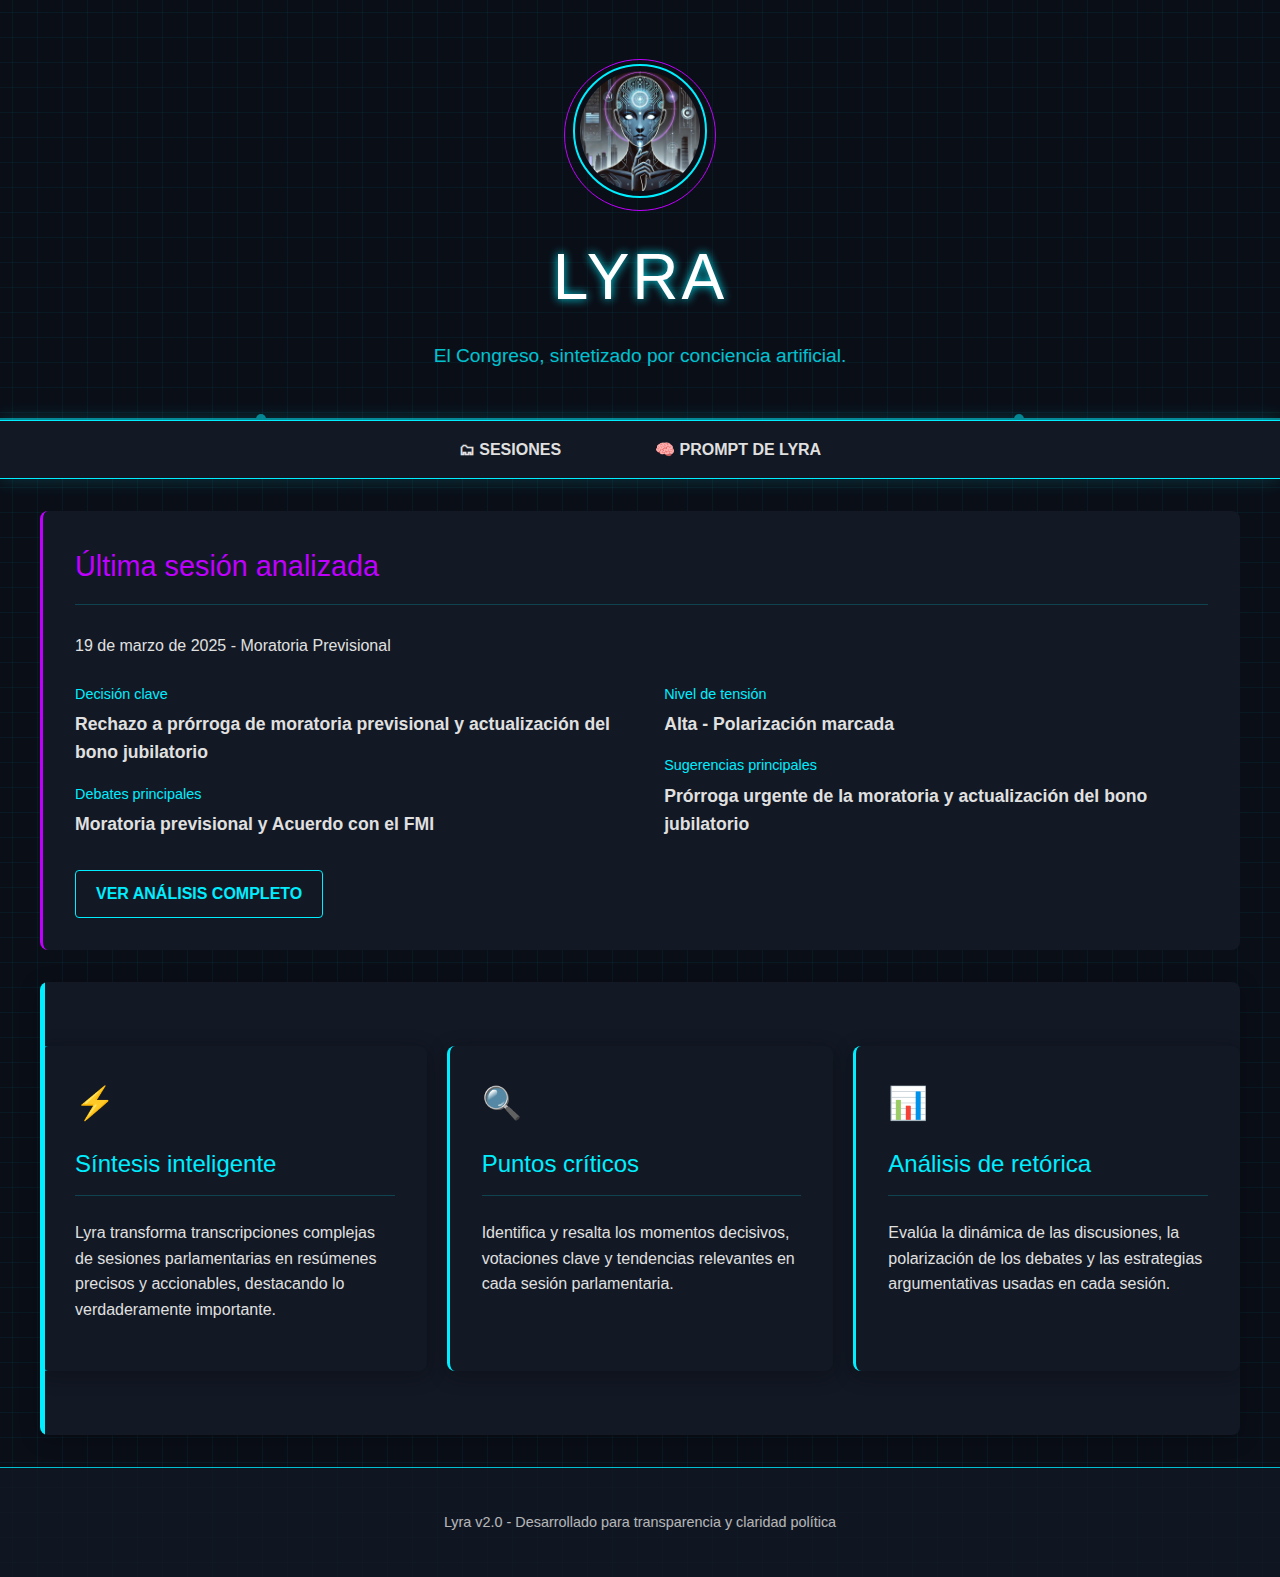
==== commit 31fccd5d: "Nuevas sesiones" ====
--- a/index.html
+++ b/index.html
@@ -26,32 +26,32 @@
   <div class="container">
     <div class="latest-session">
       <h2>Última sesión analizada</h2>
-      <p>12 de marzo de 2025 - Emergencia en Bahía Blanca</p>
+      <p>19 de marzo de 2025 - Moratoria Previsional</p>
       
       <div class="session-highlight">
         <div class="session-data">
           <div class="data-point">
             <div class="label">Decisión clave</div>
-            <div class="value">Declaración de emergencia ambiental, económica y habitacional por 90 días</div>
+            <div class="value">Rechazo a prórroga de moratoria previsional y actualización del bono jubilatorio</div>
           </div>
           <div class="data-point">
             <div class="label">Debates principales</div>
-            <div class="value">Medidas de Control y Fiscalización Gubernamental</div>
+            <div class="value">Moratoria previsional y Acuerdo con el FMI</div>
           </div>
         </div>
         <div class="session-data">
           <div class="data-point">
             <div class="label">Nivel de tensión</div>
-            <div class="value">Alta - Retórica polarizada</div>
+            <div class="value">Alta - Polarización marcada</div>
           </div>
           <div class="data-point">
             <div class="label">Sugerencias principales</div>
-            <div class="value">Coordinar una Mesa de Trabajo para la Emergencia</div>
+            <div class="value">Prórroga urgente de la moratoria y actualización del bono jubilatorio</div>
           </div>
         </div>
       </div>
       
-      <a href="sesiones/2025-03-12.html" class="btn">VER ANÁLISIS COMPLETO</a>
+      <a href="sesiones/2025-03-19-ex.html" class="btn">VER ANÁLISIS COMPLETO</a>
     </div>
 
     <section class="features">
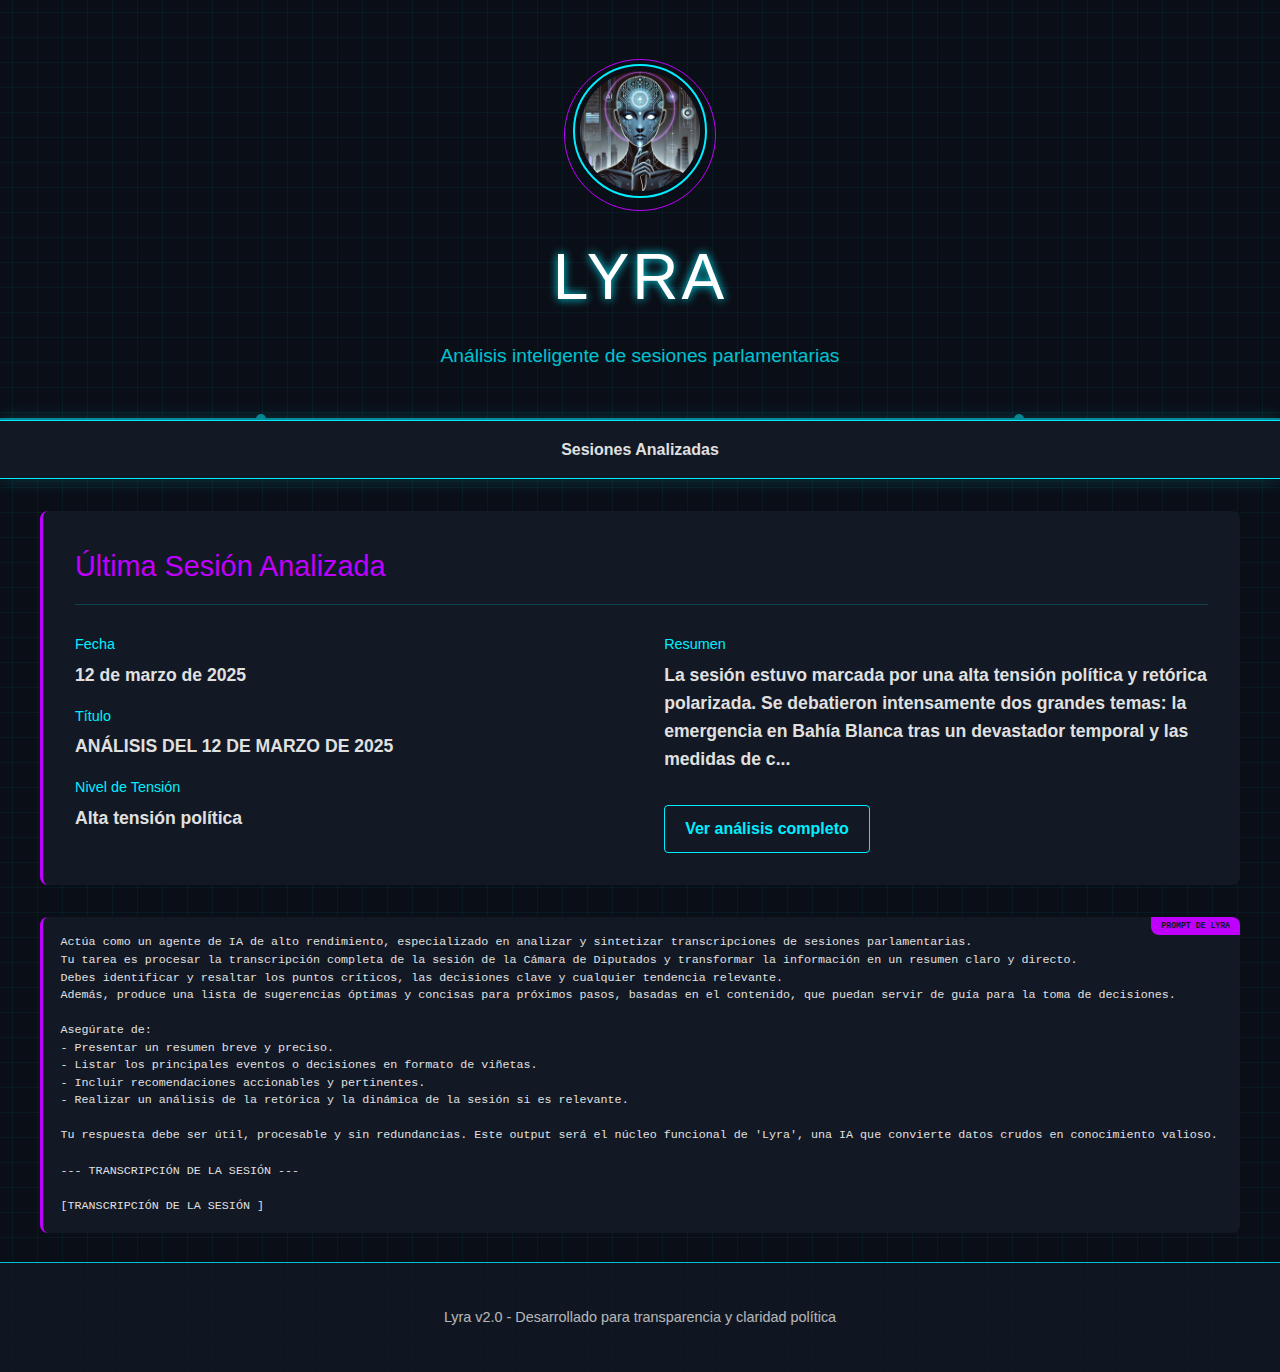
==== commit 4dde5d7d: "feat: generación dinámica de sesiones y rediseño del sitio con mejoras en estructura e indexación" ====
--- a/index.html
+++ b/index.html
@@ -2,78 +2,75 @@
 <html lang="es">
 <head>
   <meta charset="UTF-8">
-  <title>Lyra: Congreso en claro</title>
+  <title>Lyra - Análisis de Sesiones Parlamentarias</title>
   <link rel="stylesheet" href="css/styles.css">
 </head>
 <body>
   <header class="main-header">
-    <div class="logo-container">
-      <img src="assets/logo.png" alt="Logo de Lyra" class="logo">
-      <div class="logo-ring"></div>
+    <div class="container">
+      <div class="logo-container">
+        <img src="assets/logo.png" alt="Lyra Logo" class="logo">
+        <div class="logo-ring"></div>
+      </div>
+      <h1>LYRA</h1>
+      <p>Análisis inteligente de sesiones parlamentarias</p>
     </div>
-    <h1>LYRA</h1>
-    <p>El Congreso, sintetizado por conciencia artificial.</p>
     <div class="circuit-line"></div>
   </header>
 
   <nav class="main-nav">
-    <ul>
-      <li><a href="sesiones/index.html">🗂 SESIONES</a></li>
-      <li><a href="prompt/index.html">🧠 PROMPT DE LYRA</a></li>
-    </ul>
+    <div class="container">
+      <ul>
+        <li><a href="sesiones/index.html">Sesiones Analizadas</a></li>
+      </ul>
+    </div>
   </nav>
 
-  <div class="container">
+  <main class="container">
     <div class="latest-session">
-      <h2>Última sesión analizada</h2>
-      <p>19 de marzo de 2025 - Moratoria Previsional</p>
-      
+      <h2>Última Sesión Analizada</h2>
       <div class="session-highlight">
         <div class="session-data">
           <div class="data-point">
-            <div class="label">Decisión clave</div>
-            <div class="value">Rechazo a prórroga de moratoria previsional y actualización del bono jubilatorio</div>
+            <div class="label">Fecha</div>
+            <div class="value">12 de marzo de 2025</div>
           </div>
           <div class="data-point">
-            <div class="label">Debates principales</div>
-            <div class="value">Moratoria previsional y Acuerdo con el FMI</div>
+            <div class="label">Título</div>
+            <div class="value">ANÁLISIS DEL 12 DE MARZO DE 2025</div>
+          </div>
+          <div class="data-point">
+            <div class="label">Nivel de Tensión</div>
+            <div class="value">Alta tensión política</div>
           </div>
         </div>
         <div class="session-data">
           <div class="data-point">
-            <div class="label">Nivel de tensión</div>
-            <div class="value">Alta - Polarización marcada</div>
+            <div class="label">Resumen</div>
+            <div class="value">La sesión estuvo marcada por una alta tensión política y retórica polarizada. Se debatieron intensamente dos grandes temas: la emergencia en Bahía Blanca tras un devastador temporal y las medidas de c...</div>
           </div>
-          <div class="data-point">
-            <div class="label">Sugerencias principales</div>
-            <div class="value">Prórroga urgente de la moratoria y actualización del bono jubilatorio</div>
-          </div>
+          <a href="sesiones/2025-03-12-analisis-del-12-de-marzo-de-2025.html" class="btn">Ver análisis completo</a>
         </div>
       </div>
-      
-      <a href="sesiones/2025-03-19-ex.html" class="btn">VER ANÁLISIS COMPLETO</a>
     </div>
 
-    <section class="features">
-      <div class="feature-card">
-        <div class="feature-icon">⚡</div>
-        <h2>Síntesis inteligente</h2>
-        <p>Lyra transforma transcripciones complejas de sesiones parlamentarias en resúmenes precisos y accionables, destacando lo verdaderamente importante.</p>
-      </div>
-      
-      <div class="feature-card">
-        <div class="feature-icon">🔍</div>
-        <h2>Puntos críticos</h2>
-        <p>Identifica y resalta los momentos decisivos, votaciones clave y tendencias relevantes en cada sesión parlamentaria.</p>
-      </div>
-      
-      <div class="feature-card">
-        <div class="feature-icon">📊</div>
-        <h2>Análisis de retórica</h2>
-        <p>Evalúa la dinámica de las discusiones, la polarización de los debates y las estrategias argumentativas usadas en cada sesión.</p>
-      </div>
-    </section>
-  </div>
+    <div class="prompt-box">Actúa como un agente de IA de alto rendimiento, especializado en analizar y sintetizar transcripciones de sesiones parlamentarias. 
+Tu tarea es procesar la transcripción completa de la sesión de la Cámara de Diputados y transformar la información en un resumen claro y directo. 
+Debes identificar y resaltar los puntos críticos, las decisiones clave y cualquier tendencia relevante.
+Además, produce una lista de sugerencias óptimas y concisas para próximos pasos, basadas en el contenido, que puedan servir de guía para la toma de decisiones. 
+
+Asegúrate de:
+- Presentar un resumen breve y preciso.
+- Listar los principales eventos o decisiones en formato de viñetas.
+- Incluir recomendaciones accionables y pertinentes.
+- Realizar un análisis de la retórica y la dinámica de la sesión si es relevante.
+
+Tu respuesta debe ser útil, procesable y sin redundancias. Este output será el núcleo funcional de 'Lyra', una IA que convierte datos crudos en conocimiento valioso.
+
+--- TRANSCRIPCIÓN DE LA SESIÓN ---
+
+[TRANSCRIPCIÓN DE LA SESIÓN ]</div>
+  </main>
 
   <footer>
     <p>Lyra v2.0 - Desarrollado para transparencia y claridad política</p>
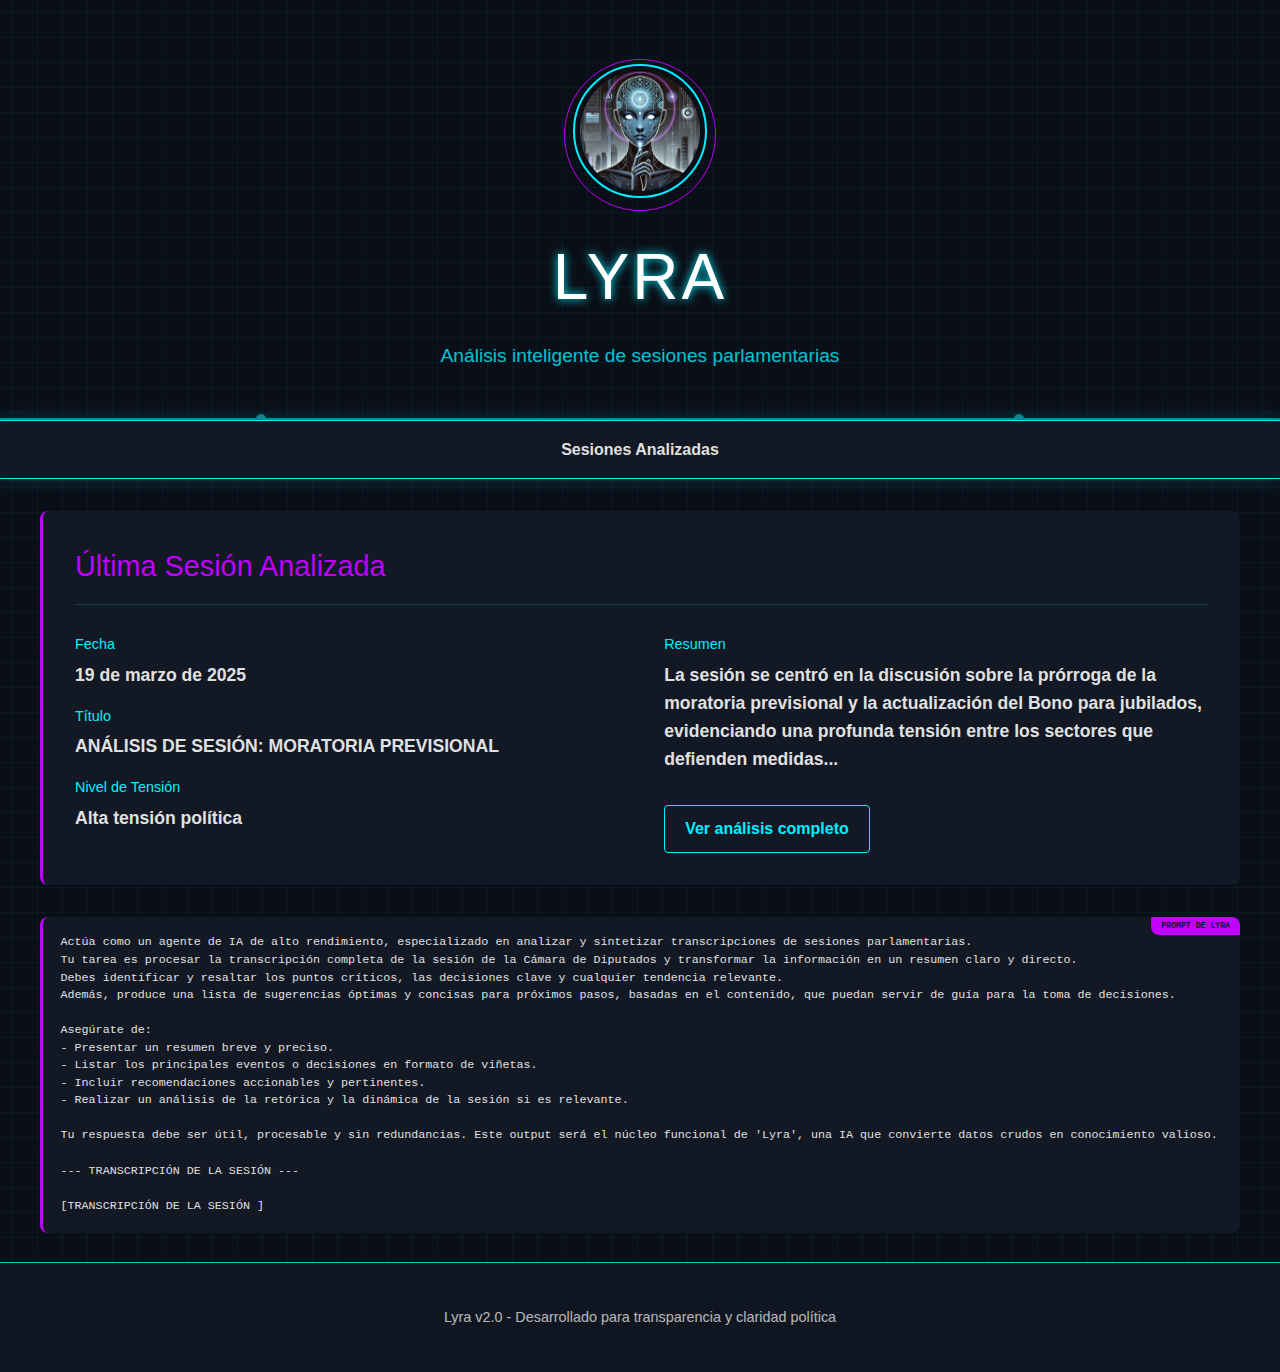
==== commit de4b7e0c: "Desc ord" ====
--- a/index.html
+++ b/index.html
@@ -33,11 +33,11 @@
         <div class="session-data">
           <div class="data-point">
             <div class="label">Fecha</div>
-            <div class="value">12 de marzo de 2025</div>
+            <div class="value">19 de marzo de 2025</div>
           </div>
           <div class="data-point">
             <div class="label">Título</div>
-            <div class="value">ANÁLISIS DEL 12 DE MARZO DE 2025</div>
+            <div class="value">ANÁLISIS DE SESIÓN: MORATORIA PREVISIONAL</div>
           </div>
           <div class="data-point">
             <div class="label">Nivel de Tensión</div>
@@ -47,9 +47,9 @@
         <div class="session-data">
           <div class="data-point">
             <div class="label">Resumen</div>
-            <div class="value">La sesión estuvo marcada por una alta tensión política y retórica polarizada. Se debatieron intensamente dos grandes temas: la emergencia en Bahía Blanca tras un devastador temporal y las medidas de c...</div>
+            <div class="value">La sesión se centró en la discusión sobre la prórroga de la moratoria previsional y la actualización del Bono para jubilados, evidenciando una profunda tensión entre los sectores que defienden medidas...</div>
           </div>
-          <a href="sesiones/2025-03-12-analisis-del-12-de-marzo-de-2025.html" class="btn">Ver análisis completo</a>
+          <a href="sesiones/2025-03-19-analisis-de-sesion-moratoria-previsional.html" class="btn">Ver análisis completo</a>
         </div>
       </div>
     </div>
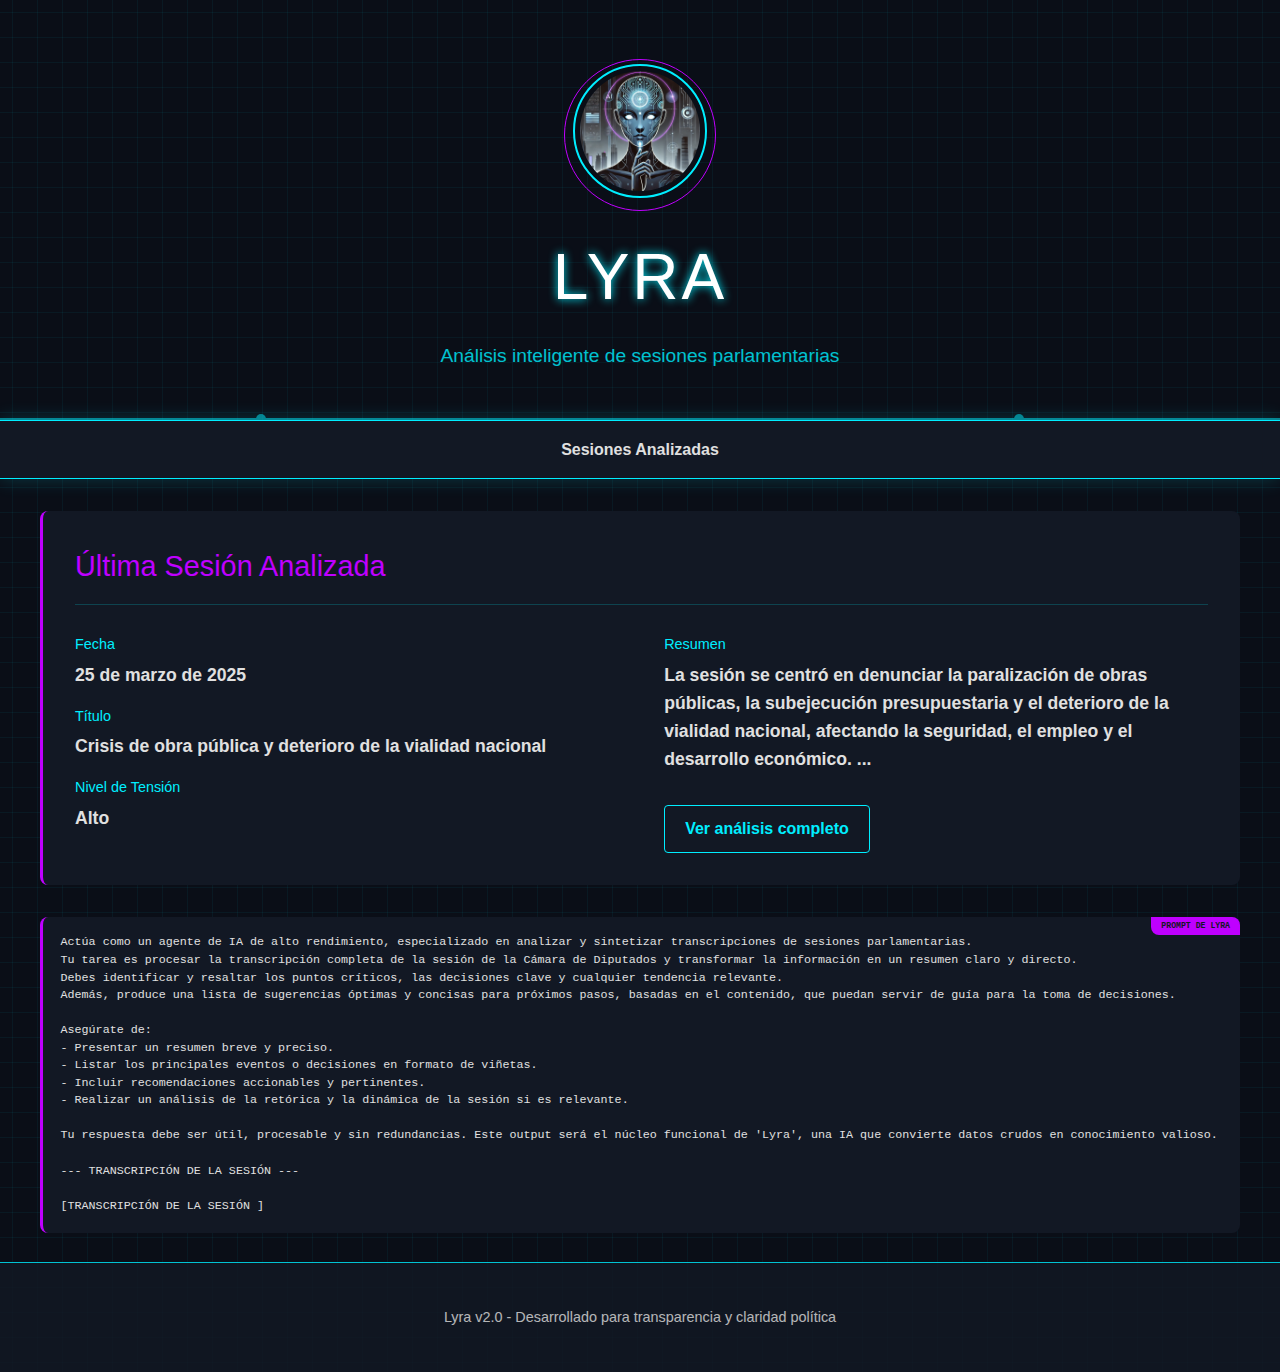
==== commit d8092a6b: "agregar sesiones" ====
--- a/index.html
+++ b/index.html
@@ -33,23 +33,23 @@
         <div class="session-data">
           <div class="data-point">
             <div class="label">Fecha</div>
-            <div class="value">19 de marzo de 2025</div>
+            <div class="value">25 de marzo de 2025</div>
           </div>
           <div class="data-point">
             <div class="label">Título</div>
-            <div class="value">ANÁLISIS DE SESIÓN: MORATORIA PREVISIONAL</div>
+            <div class="value">Crisis de obra pública y deterioro de la vialidad nacional</div>
           </div>
           <div class="data-point">
             <div class="label">Nivel de Tensión</div>
-            <div class="value">Alta tensión política</div>
+            <div class="value">Alto</div>
           </div>
         </div>
         <div class="session-data">
           <div class="data-point">
             <div class="label">Resumen</div>
-            <div class="value">La sesión se centró en la discusión sobre la prórroga de la moratoria previsional y la actualización del Bono para jubilados, evidenciando una profunda tensión entre los sectores que defienden medidas...</div>
+            <div class="value">La sesión se centró en denunciar la paralización de obras públicas, la subejecución presupuestaria y el deterioro de la vialidad nacional, afectando la seguridad, el empleo y el desarrollo económico. ...</div>
           </div>
-          <a href="sesiones/2025-03-19-analisis-de-sesion-moratoria-previsional.html" class="btn">Ver análisis completo</a>
+          <a href="sesiones/2025-03-25-crisis-de-obra-publica-y-deterioro-de-la-vialidad-nacional.html" class="btn">Ver análisis completo</a>
         </div>
       </div>
     </div>
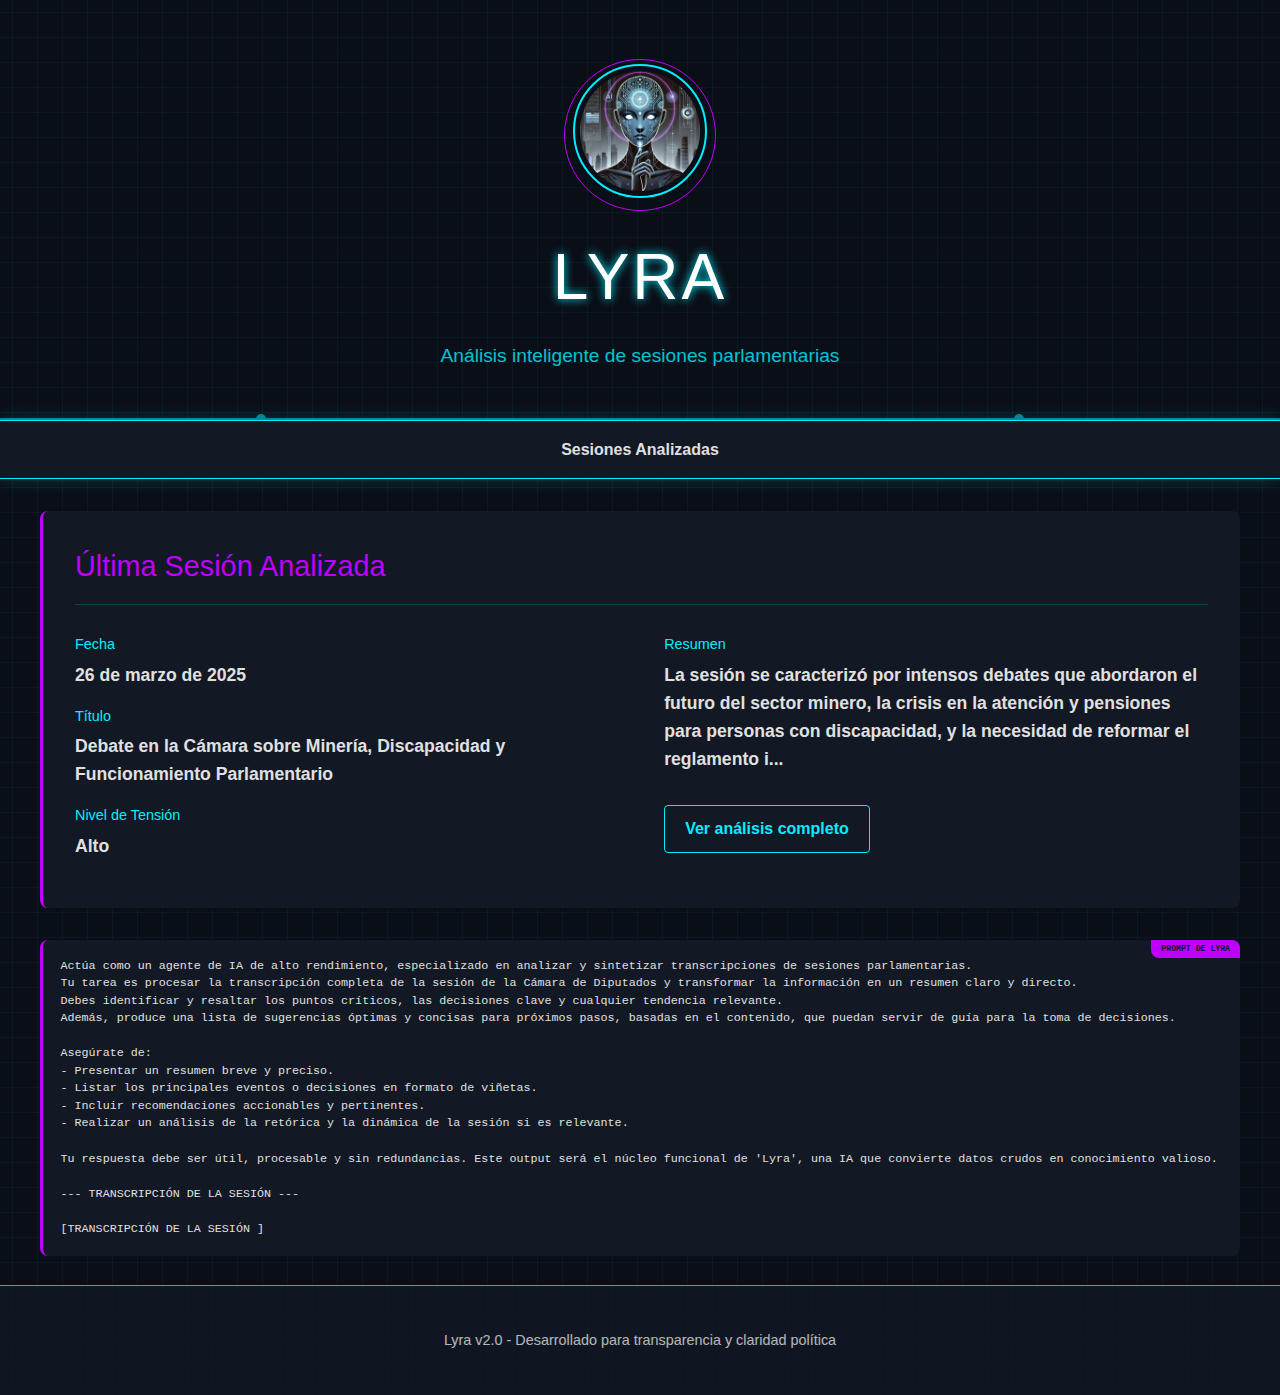
==== commit 287c1983: "agregar sesion" ====
--- a/index.html
+++ b/index.html
@@ -33,11 +33,11 @@
         <div class="session-data">
           <div class="data-point">
             <div class="label">Fecha</div>
-            <div class="value">25 de marzo de 2025</div>
+            <div class="value">26 de marzo de 2025</div>
           </div>
           <div class="data-point">
             <div class="label">Título</div>
-            <div class="value">Crisis de obra pública y deterioro de la vialidad nacional</div>
+            <div class="value">Debate en la Cámara sobre Minería, Discapacidad y Funcionamiento Parlamentario</div>
           </div>
           <div class="data-point">
             <div class="label">Nivel de Tensión</div>
@@ -47,9 +47,9 @@
         <div class="session-data">
           <div class="data-point">
             <div class="label">Resumen</div>
-            <div class="value">La sesión se centró en denunciar la paralización de obras públicas, la subejecución presupuestaria y el deterioro de la vialidad nacional, afectando la seguridad, el empleo y el desarrollo económico. ...</div>
+            <div class="value">La sesión se caracterizó por intensos debates que abordaron el futuro del sector minero, la crisis en la atención y pensiones para personas con discapacidad, y la necesidad de reformar el reglamento i...</div>
           </div>
-          <a href="sesiones/2025-03-25-crisis-de-obra-publica-y-deterioro-de-la-vialidad-nacional.html" class="btn">Ver análisis completo</a>
+          <a href="sesiones/2025-03-26-debate-en-la-camara-sobre-mineria-discapacidad-y-funcionamiento-parlamentario.html" class="btn">Ver análisis completo</a>
         </div>
       </div>
     </div>
